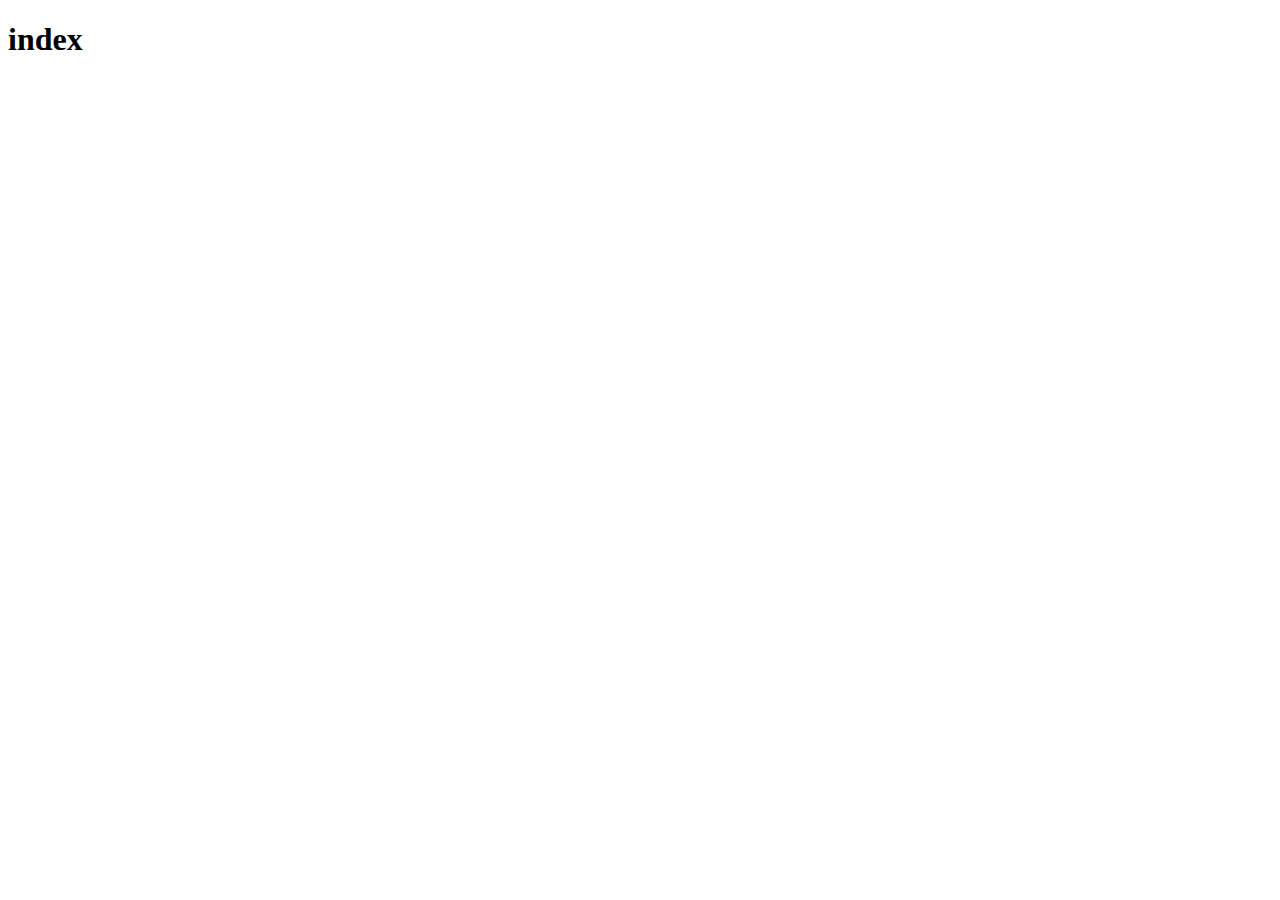
==== index.html @ 4760ea9b "完成了登录和注册功能" ====
<!DOCTYPE html>
<html lang="en">

<head>
    <meta charset="UTF-8">
    <meta http-equiv="X-UA-Compatible" content="IE=edge">
    <meta name="viewport" content="width=device-width, initial-scale=1.0">
    <title>Document</title>

</head>

<body>
    <h1>index</h1>
</body>

</html>
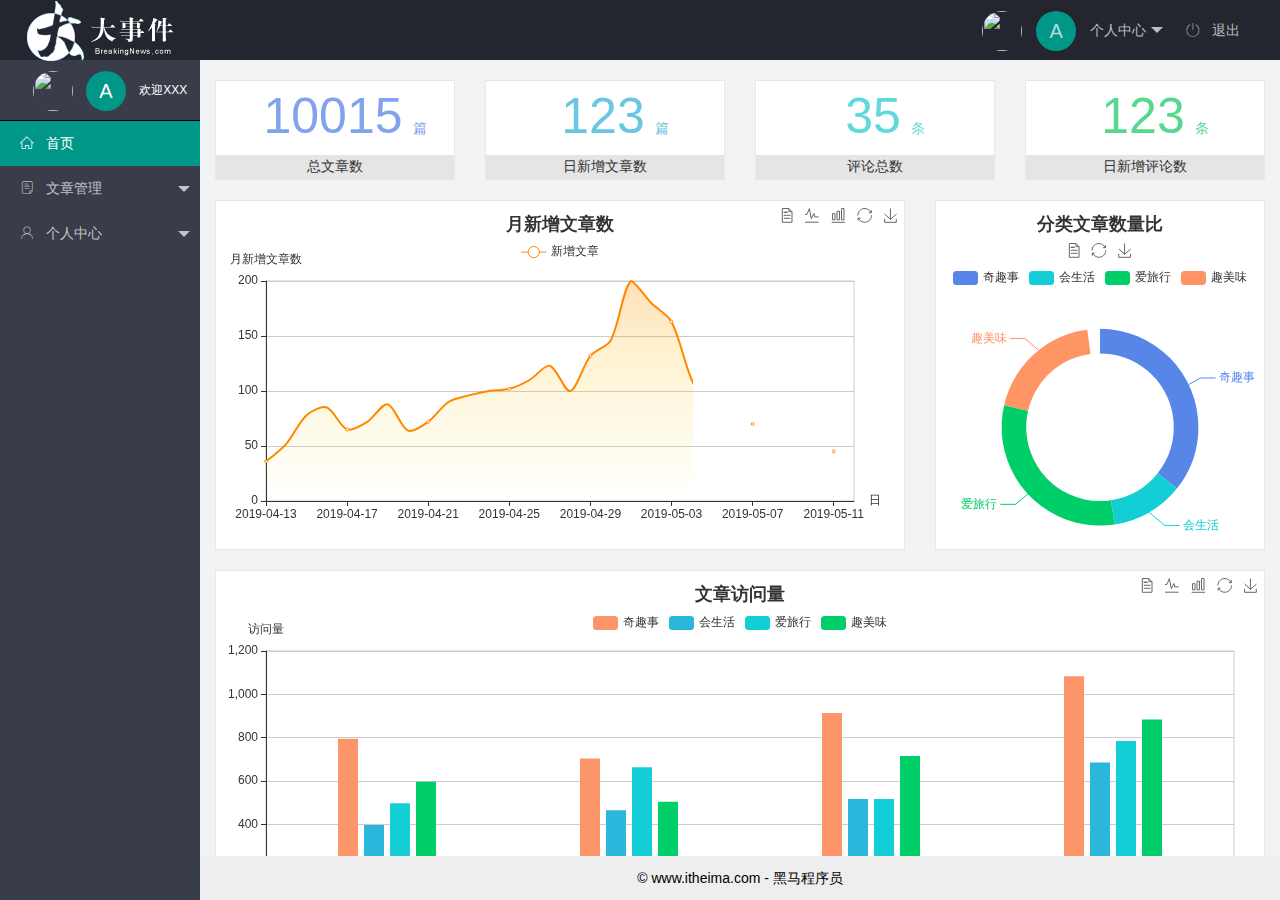
==== commit 9d1dfa65: "完成了页面布局，导入了用户信息" ====
--- a/index.html
+++ b/index.html
@@ -1,16 +1,115 @@
 <!DOCTYPE html>
-<html lang="en">
+<html>
 
 <head>
-    <meta charset="UTF-8">
-    <meta http-equiv="X-UA-Compatible" content="IE=edge">
-    <meta name="viewport" content="width=device-width, initial-scale=1.0">
-    <title>Document</title>
-
+    <meta charset="utf-8">
+    <meta name="viewport" content="width=device-width, initial-scale=1, maximum-scale=1">
+    <title>大事件-后台首页</title>
+    <!-- 引入字体图标样式 -->
+    <link rel="stylesheet" href="/assets/fonts/iconfont.css">
+    <!-- 引入 layui css样式 -->
+    <link rel="stylesheet" href="/assets/lib/layui/css/layui.css">
+    <!-- 引入自己的样式 -->
+    <link rel="stylesheet" href="/assets/css/index.css">
 </head>
 
-<body>
-    <h1>index</h1>
+<body class="layui-layout-body">
+    <div class="layui-layout layui-layout-admin">
+        <div class="layui-header">
+            <div class="layui-logo"><img src="/assets/images/logo.png" alt=""></div>
+            <!-- 头部区域（可配合layui已有的水平导航） -->
+            <ul class="layui-nav layui-layout-right">
+                <li class="layui-nav-item">
+                    <!-- 顶部头像区域 -->
+                    <a href="javascript:;" userinfo>
+                        <img src="http://t.cn/RCzsdCq" class="layui-nav-img">
+                        <span class="text-avatar">A</span>
+                        个人中心
+                    </a>
+                    <dl class="layui-nav-child">
+                        <dd><a href="">基本资料</a></dd>
+                        <dd><a href="">更换头像</a></dd>
+                        <dd><a href="">重置密码</a></dd>
+                    </dl>
+                </li>
+                <li class="layui-nav-item">
+                    <a href="">
+                        <span class="iconfont icon-tuichu"></span>
+                        退出</a>
+                </li>
+            </ul>
+        </div>
+
+        <div class="layui-side layui-bg-black">
+            <div class="layui-side-scroll">
+                <!-- 左侧头像区域 -->
+                <div class="userinfo">
+                    <img src="http://t.cn/RCzsdCq" class="layui-nav-img">
+                    <span class="text-avatar">A</span>
+                    <span id='welcome'>欢迎XXX</span>
+                </div>
+                <!-- 左侧导航区域（可配合layui已有的垂直导航） -->
+                <ul class="layui-nav layui-nav-tree" lay-filter="test" lay-shrink="all">
+                    <li class="layui-nav-item layui-this">
+                        <a href="/home/dashboard.html" target="fm">
+                            <span class="iconfont icon-home"></span>
+                            首页</a>
+                    </li>
+                    <li class="layui-nav-item ">
+                        <a class="" href="javascript:;">
+                            <span class="iconfont icon-16"></span>
+                            文章管理</a>
+                        <dl class="layui-nav-child">
+                            <dd><a href="javascript:;">
+                                    <i class="layui-icon layui-icon-app"></i>
+                                    文章类别</a></dd>
+                            <dd><a href="javascript:;">
+                                    <i class="layui-icon layui-icon-app"></i>
+                                    文章列表</a></dd>
+                            <dd><a href="javascript:;">
+                                    <i class="layui-icon layui-icon-app"></i>
+                                    发表文章</a></dd>
+                        </dl>
+                    </li>
+                    <li class="layui-nav-item">
+                        <a href="javascript:;">
+                            <span class="iconfont icon-user"></span>
+                            个人中心</a>
+                        <dl class="layui-nav-child">
+                            <dd><a href="javascript:;">
+                                    <i class="layui-icon layui-icon-app"></i>
+                                    基本资料</a></dd>
+                            <dd><a href="javascript:;">
+                                    <i class="layui-icon layui-icon-app"></i>
+                                    更换头像</a></dd>
+                            <dd><a href="javascript:;">
+                                    <i class="layui-icon layui-icon-app"></i>
+                                    重置密码</a></dd>
+                        </dl>
+                    </li>
+                </ul>
+            </div>
+        </div>
+
+        <div class="layui-body">
+            <!-- 内容主体区域 -->
+            <iframe name="fm" src="/home/dashboard.html" frameborder="0"></iframe>
+        </div>
+
+        <div class="layui-footer">
+            <!-- 底部固定区域 -->
+            © www.itheima.com - 黑马程序员
+        </div>
+    </div>
+    <!-- 引入 layui.js -->
+    <script src="/assets/lib/layui/layui.all.js"></script>
+    <!-- 引入jquery -->
+    <script src="/assets/lib/jquery.js"></script>
+    <!-- 引入baseAPI.js -->
+    <script src="/assets/js/baseAPI.js"></script>
+    <!-- 引入本页面js -->
+    <script src="/assets/js/index.js"></script>
+
 </body>
 
 </html>--- a/assets/fonts/iconfont.css
+++ b/assets/fonts/iconfont.css
@@ -0,0 +1,37 @@
+@font-face {font-family: "iconfont";
+  src: url('iconfont.eot?t=1576139966484'); /* IE9 */
+  src: url('iconfont.eot?t=1576139966484#iefix') format('embedded-opentype'), /* IE6-IE8 */
+  url('[data-uri]') format('woff2'),
+  url('iconfont.woff?t=1576139966484') format('woff'),
+  url('iconfont.ttf?t=1576139966484') format('truetype'), /* chrome, firefox, opera, Safari, Android, iOS 4.2+ */
+  url('iconfont.svg?t=1576139966484#iconfont') format('svg'); /* iOS 4.1- */
+}
+
+.iconfont {
+  font-family: "iconfont" !important;
+  font-size: 16px;
+  font-style: normal;
+  -webkit-font-smoothing: antialiased;
+  -moz-osx-font-smoothing: grayscale;
+}
+
+.icon-home:before {
+  content: "\e6a9";
+}
+
+.icon-user:before {
+  content: "\e614";
+}
+
+.icon-pinglun:before {
+  content: "\e616";
+}
+
+.icon-tuichu:before {
+  content: "\e865";
+}
+
+.icon-16:before {
+  content: "\e615";
+}
+
--- a/assets/lib/layui/css/layui.css
+++ b/assets/lib/layui/css/layui.css
@@ -0,0 +1,2 @@
+/** layui-v2.5.5 MIT License By https://www.layui.com */
+ .layui-inline,img{display:inline-block;vertical-align:middle}h1,h2,h3,h4,h5,h6{font-weight:400}.layui-edge,.layui-header,.layui-inline,.layui-main{position:relative}.layui-body,.layui-edge,.layui-elip{overflow:hidden}.layui-btn,.layui-edge,.layui-inline,img{vertical-align:middle}.layui-btn,.layui-disabled,.layui-icon,.layui-unselect{-moz-user-select:none;-webkit-user-select:none;-ms-user-select:none}.layui-elip,.layui-form-checkbox span,.layui-form-pane .layui-form-label{text-overflow:ellipsis;white-space:nowrap}.layui-breadcrumb,.layui-tree-btnGroup{visibility:hidden}blockquote,body,button,dd,div,dl,dt,form,h1,h2,h3,h4,h5,h6,input,li,ol,p,pre,td,textarea,th,ul{margin:0;padding:0;-webkit-tap-highlight-color:rgba(0,0,0,0)}a:active,a:hover{outline:0}img{border:none}li{list-style:none}table{border-collapse:collapse;border-spacing:0}h4,h5,h6{font-size:100%}button,input,optgroup,option,select,textarea{font-family:inherit;font-size:inherit;font-style:inherit;font-weight:inherit;outline:0}pre{white-space:pre-wrap;white-space:-moz-pre-wrap;white-space:-pre-wrap;white-space:-o-pre-wrap;word-wrap:break-word}body{line-height:24px;font:14px Helvetica Neue,Helvetica,PingFang SC,Tahoma,Arial,sans-serif}hr{height:1px;margin:10px 0;border:0;clear:both}a{color:#333;text-decoration:none}a:hover{color:#777}a cite{font-style:normal;*cursor:pointer}.layui-border-box,.layui-border-box *{box-sizing:border-box}.layui-box,.layui-box *{box-sizing:content-box}.layui-clear{clear:both;*zoom:1}.layui-clear:after{content:'\20';clear:both;*zoom:1;display:block;height:0}.layui-inline{*display:inline;*zoom:1}.layui-edge{display:inline-block;width:0;height:0;border-width:6px;border-style:dashed;border-color:transparent}.layui-edge-top{top:-4px;border-bottom-color:#999;border-bottom-style:solid}.layui-edge-right{border-left-color:#999;border-left-style:solid}.layui-edge-bottom{top:2px;border-top-color:#999;border-top-style:solid}.layui-edge-left{border-right-color:#999;border-right-style:solid}.layui-disabled,.layui-disabled:hover{color:#d2d2d2!important;cursor:not-allowed!important}.layui-circle{border-radius:100%}.layui-show{display:block!important}.layui-hide{display:none!important}@font-face{font-family:layui-icon;src:url(../font/iconfont.eot?v=250);src:url(../font/iconfont.eot?v=250#iefix) format('embedded-opentype'),url(../font/iconfont.woff2?v=250) format('woff2'),url(../font/iconfont.woff?v=250) format('woff'),url(../font/iconfont.ttf?v=250) format('truetype'),url(../font/iconfont.svg?v=250#layui-icon) format('svg')}.layui-icon{font-family:layui-icon!important;font-size:16px;font-style:normal;-webkit-font-smoothing:antialiased;-moz-osx-font-smoothing:grayscale}.layui-icon-reply-fill:before{content:"\e611"}.layui-icon-set-fill:before{content:"\e614"}.layui-icon-menu-fill:before{content:"\e60f"}.layui-icon-search:before{content:"\e615"}.layui-icon-share:before{content:"\e641"}.layui-icon-set-sm:before{content:"\e620"}.layui-icon-engine:before{content:"\e628"}.layui-icon-close:before{content:"\1006"}.layui-icon-close-fill:before{content:"\1007"}.layui-icon-chart-screen:before{content:"\e629"}.layui-icon-star:before{content:"\e600"}.layui-icon-circle-dot:before{content:"\e617"}.layui-icon-chat:before{content:"\e606"}.layui-icon-release:before{content:"\e609"}.layui-icon-list:before{content:"\e60a"}.layui-icon-chart:before{content:"\e62c"}.layui-icon-ok-circle:before{content:"\1005"}.layui-icon-layim-theme:before{content:"\e61b"}.layui-icon-table:before{content:"\e62d"}.layui-icon-right:before{content:"\e602"}.layui-icon-left:before{content:"\e603"}.layui-icon-cart-simple:before{content:"\e698"}.layui-icon-face-cry:before{content:"\e69c"}.layui-icon-face-smile:before{content:"\e6af"}.layui-icon-survey:before{content:"\e6b2"}.layui-icon-tree:before{content:"\e62e"}.layui-icon-upload-circle:before{content:"\e62f"}.layui-icon-add-circle:before{content:"\e61f"}.layui-icon-download-circle:before{content:"\e601"}.layui-icon-templeate-1:before{content:"\e630"}.layui-icon-util:before{content:"\e631"}.layui-icon-face-surprised:before{content:"\e664"}.layui-icon-edit:before{content:"\e642"}.layui-icon-speaker:before{content:"\e645"}.layui-icon-down:before{content:"\e61a"}.layui-icon-file:before{content:"\e621"}.layui-icon-layouts:before{content:"\e632"}.layui-icon-rate-half:before{content:"\e6c9"}.layui-icon-add-circle-fine:before{content:"\e608"}.layui-icon-prev-circle:before{content:"\e633"}.layui-icon-read:before{content:"\e705"}.layui-icon-404:before{content:"\e61c"}.layui-icon-carousel:before{content:"\e634"}.layui-icon-help:before{content:"\e607"}.layui-icon-code-circle:before{content:"\e635"}.layui-icon-water:before{content:"\e636"}.layui-icon-username:before{content:"\e66f"}.layui-icon-find-fill:before{content:"\e670"}.layui-icon-about:before{content:"\e60b"}.layui-icon-location:before{content:"\e715"}.layui-icon-up:before{content:"\e619"}.layui-icon-pause:before{content:"\e651"}.layui-icon-date:before{content:"\e637"}.layui-icon-layim-uploadfile:before{content:"\e61d"}.layui-icon-delete:before{content:"\e640"}.layui-icon-play:before{content:"\e652"}.layui-icon-top:before{content:"\e604"}.layui-icon-friends:before{content:"\e612"}.layui-icon-refresh-3:before{content:"\e9aa"}.layui-icon-ok:before{content:"\e605"}.layui-icon-layer:before{content:"\e638"}.layui-icon-face-smile-fine:before{content:"\e60c"}.layui-icon-dollar:before{content:"\e659"}.layui-icon-group:before{content:"\e613"}.layui-icon-layim-download:before{content:"\e61e"}.layui-icon-picture-fine:before{content:"\e60d"}.layui-icon-link:before{content:"\e64c"}.layui-icon-diamond:before{content:"\e735"}.layui-icon-log:before{content:"\e60e"}.layui-icon-rate-solid:before{content:"\e67a"}.layui-icon-fonts-del:before{content:"\e64f"}.layui-icon-unlink:before{content:"\e64d"}.layui-icon-fonts-clear:before{content:"\e639"}.layui-icon-triangle-r:before{content:"\e623"}.layui-icon-circle:before{content:"\e63f"}.layui-icon-radio:before{content:"\e643"}.layui-icon-align-center:before{content:"\e647"}.layui-icon-align-right:before{content:"\e648"}.layui-icon-align-left:before{content:"\e649"}.layui-icon-loading-1:before{content:"\e63e"}.layui-icon-return:before{content:"\e65c"}.layui-icon-fonts-strong:before{content:"\e62b"}.layui-icon-upload:before{content:"\e67c"}.layui-icon-dialogue:before{content:"\e63a"}.layui-icon-video:before{content:"\e6ed"}.layui-icon-headset:before{content:"\e6fc"}.layui-icon-cellphone-fine:before{content:"\e63b"}.layui-icon-add-1:before{content:"\e654"}.layui-icon-face-smile-b:before{content:"\e650"}.layui-icon-fonts-html:before{content:"\e64b"}.layui-icon-form:before{content:"\e63c"}.layui-icon-cart:before{content:"\e657"}.layui-icon-camera-fill:before{content:"\e65d"}.layui-icon-tabs:before{content:"\e62a"}.layui-icon-fonts-code:before{content:"\e64e"}.layui-icon-fire:before{content:"\e756"}.layui-icon-set:before{content:"\e716"}.layui-icon-fonts-u:before{content:"\e646"}.layui-icon-triangle-d:before{content:"\e625"}.layui-icon-tips:before{content:"\e702"}.layui-icon-picture:before{content:"\e64a"}.layui-icon-more-vertical:before{content:"\e671"}.layui-icon-flag:before{content:"\e66c"}.layui-icon-loading:before{content:"\e63d"}.layui-icon-fonts-i:before{content:"\e644"}.layui-icon-refresh-1:before{content:"\e666"}.layui-icon-rmb:before{content:"\e65e"}.layui-icon-home:before{content:"\e68e"}.layui-icon-user:before{content:"\e770"}.layui-icon-notice:before{content:"\e667"}.layui-icon-login-weibo:before{content:"\e675"}.layui-icon-voice:before{content:"\e688"}.layui-icon-upload-drag:before{content:"\e681"}.layui-icon-login-qq:before{content:"\e676"}.layui-icon-snowflake:before{content:"\e6b1"}.layui-icon-file-b:before{content:"\e655"}.layui-icon-template:before{content:"\e663"}.layui-icon-auz:before{content:"\e672"}.layui-icon-console:before{content:"\e665"}.layui-icon-app:before{content:"\e653"}.layui-icon-prev:before{content:"\e65a"}.layui-icon-website:before{content:"\e7ae"}.layui-icon-next:before{content:"\e65b"}.layui-icon-component:before{content:"\e857"}.layui-icon-more:before{content:"\e65f"}.layui-icon-login-wechat:before{content:"\e677"}.layui-icon-shrink-right:before{content:"\e668"}.layui-icon-spread-left:before{content:"\e66b"}.layui-icon-camera:before{content:"\e660"}.layui-icon-note:before{content:"\e66e"}.layui-icon-refresh:before{content:"\e669"}.layui-icon-female:before{content:"\e661"}.layui-icon-male:before{content:"\e662"}.layui-icon-password:before{content:"\e673"}.layui-icon-senior:before{content:"\e674"}.layui-icon-theme:before{content:"\e66a"}.layui-icon-tread:before{content:"\e6c5"}.layui-icon-praise:before{content:"\e6c6"}.layui-icon-star-fill:before{content:"\e658"}.layui-icon-rate:before{content:"\e67b"}.layui-icon-template-1:before{content:"\e656"}.layui-icon-vercode:before{content:"\e679"}.layui-icon-cellphone:before{content:"\e678"}.layui-icon-screen-full:before{content:"\e622"}.layui-icon-screen-restore:before{content:"\e758"}.layui-icon-cols:before{content:"\e610"}.layui-icon-export:before{content:"\e67d"}.layui-icon-print:before{content:"\e66d"}.layui-icon-slider:before{content:"\e714"}.layui-icon-addition:before{content:"\e624"}.layui-icon-subtraction:before{content:"\e67e"}.layui-icon-service:before{content:"\e626"}.layui-icon-transfer:before{content:"\e691"}.layui-main{width:1140px;margin:0 auto}.layui-header{z-index:1000;height:60px}.layui-header a:hover{transition:all .5s;-webkit-transition:all .5s}.layui-side{position:fixed;left:0;top:0;bottom:0;z-index:999;width:200px;overflow-x:hidden}.layui-side-scroll{position:relative;width:220px;height:100%;overflow-x:hidden}.layui-body{position:absolute;left:200px;right:0;top:0;bottom:0;z-index:998;width:auto;overflow-y:auto;box-sizing:border-box}.layui-layout-body{overflow:hidden}.layui-layout-admin .layui-header{background-color:#23262E}.layui-layout-admin .layui-side{top:60px;width:200px;overflow-x:hidden}.layui-layout-admin .layui-body{position:fixed;top:60px;bottom:44px}.layui-layout-admin .layui-main{width:auto;margin:0 15px}.layui-layout-admin .layui-footer{position:fixed;left:200px;right:0;bottom:0;height:44px;line-height:44px;padding:0 15px;background-color:#eee}.layui-layout-admin .layui-logo{position:absolute;left:0;top:0;width:200px;height:100%;line-height:60px;text-align:center;color:#009688;font-size:16px}.layui-layout-admin .layui-header .layui-nav{background:0 0}.layui-layout-left{position:absolute!important;left:200px;top:0}.layui-layout-right{position:absolute!important;right:0;top:0}.layui-container{position:relative;margin:0 auto;padding:0 15px;box-sizing:border-box}.layui-fluid{position:relative;margin:0 auto;padding:0 15px}.layui-row:after,.layui-row:before{content:'';display:block;clear:both}.layui-col-lg1,.layui-col-lg10,.layui-col-lg11,.layui-col-lg12,.layui-col-lg2,.layui-col-lg3,.layui-col-lg4,.layui-col-lg5,.layui-col-lg6,.layui-col-lg7,.layui-col-lg8,.layui-col-lg9,.layui-col-md1,.layui-col-md10,.layui-col-md11,.layui-col-md12,.layui-col-md2,.layui-col-md3,.layui-col-md4,.layui-col-md5,.layui-col-md6,.layui-col-md7,.layui-col-md8,.layui-col-md9,.layui-col-sm1,.layui-col-sm10,.layui-col-sm11,.layui-col-sm12,.layui-col-sm2,.layui-col-sm3,.layui-col-sm4,.layui-col-sm5,.layui-col-sm6,.layui-col-sm7,.layui-col-sm8,.layui-col-sm9,.layui-col-xs1,.layui-col-xs10,.layui-col-xs11,.layui-col-xs12,.layui-col-xs2,.layui-col-xs3,.layui-col-xs4,.layui-col-xs5,.layui-col-xs6,.layui-col-xs7,.layui-col-xs8,.layui-col-xs9{position:relative;display:block;box-sizing:border-box}.layui-col-xs1,.layui-col-xs10,.layui-col-xs11,.layui-col-xs12,.layui-col-xs2,.layui-col-xs3,.layui-col-xs4,.layui-col-xs5,.layui-col-xs6,.layui-col-xs7,.layui-col-xs8,.layui-col-xs9{float:left}.layui-col-xs1{width:8.33333333%}.layui-col-xs2{width:16.66666667%}.layui-col-xs3{width:25%}.layui-col-xs4{width:33.33333333%}.layui-col-xs5{width:41.66666667%}.layui-col-xs6{width:50%}.layui-col-xs7{width:58.33333333%}.layui-col-xs8{width:66.66666667%}.layui-col-xs9{width:75%}.layui-col-xs10{width:83.33333333%}.layui-col-xs11{width:91.66666667%}.layui-col-xs12{width:100%}.layui-col-xs-offset1{margin-left:8.33333333%}.layui-col-xs-offset2{margin-left:16.66666667%}.layui-col-xs-offset3{margin-left:25%}.layui-col-xs-offset4{margin-left:33.33333333%}.layui-col-xs-offset5{margin-left:41.66666667%}.layui-col-xs-offset6{margin-left:50%}.layui-col-xs-offset7{margin-left:58.33333333%}.layui-col-xs-offset8{margin-left:66.66666667%}.layui-col-xs-offset9{margin-left:75%}.layui-col-xs-offset10{margin-left:83.33333333%}.layui-col-xs-offset11{margin-left:91.66666667%}.layui-col-xs-offset12{margin-left:100%}@media screen and (max-width:768px){.layui-hide-xs{display:none!important}.layui-show-xs-block{display:block!important}.layui-show-xs-inline{display:inline!important}.layui-show-xs-inline-block{display:inline-block!important}}@media screen and (min-width:768px){.layui-container{width:750px}.layui-hide-sm{display:none!important}.layui-show-sm-block{display:block!important}.layui-show-sm-inline{display:inline!important}.layui-show-sm-inline-block{display:inline-block!important}.layui-col-sm1,.layui-col-sm10,.layui-col-sm11,.layui-col-sm12,.layui-col-sm2,.layui-col-sm3,.layui-col-sm4,.layui-col-sm5,.layui-col-sm6,.layui-col-sm7,.layui-col-sm8,.layui-col-sm9{float:left}.layui-col-sm1{width:8.33333333%}.layui-col-sm2{width:16.66666667%}.layui-col-sm3{width:25%}.layui-col-sm4{width:33.33333333%}.layui-col-sm5{width:41.66666667%}.layui-col-sm6{width:50%}.layui-col-sm7{width:58.33333333%}.layui-col-sm8{width:66.66666667%}.layui-col-sm9{width:75%}.layui-col-sm10{width:83.33333333%}.layui-col-sm11{width:91.66666667%}.layui-col-sm12{width:100%}.layui-col-sm-offset1{margin-left:8.33333333%}.layui-col-sm-offset2{margin-left:16.66666667%}.layui-col-sm-offset3{margin-left:25%}.layui-col-sm-offset4{margin-left:33.33333333%}.layui-col-sm-offset5{margin-left:41.66666667%}.layui-col-sm-offset6{margin-left:50%}.layui-col-sm-offset7{margin-left:58.33333333%}.layui-col-sm-offset8{margin-left:66.66666667%}.layui-col-sm-offset9{margin-left:75%}.layui-col-sm-offset10{margin-left:83.33333333%}.layui-col-sm-offset11{margin-left:91.66666667%}.layui-col-sm-offset12{margin-left:100%}}@media screen and (min-width:992px){.layui-container{width:970px}.layui-hide-md{display:none!important}.layui-show-md-block{display:block!important}.layui-show-md-inline{display:inline!important}.layui-show-md-inline-block{display:inline-block!important}.layui-col-md1,.layui-col-md10,.layui-col-md11,.layui-col-md12,.layui-col-md2,.layui-col-md3,.layui-col-md4,.layui-col-md5,.layui-col-md6,.layui-col-md7,.layui-col-md8,.layui-col-md9{float:left}.layui-col-md1{width:8.33333333%}.layui-col-md2{width:16.66666667%}.layui-col-md3{width:25%}.layui-col-md4{width:33.33333333%}.layui-col-md5{width:41.66666667%}.layui-col-md6{width:50%}.layui-col-md7{width:58.33333333%}.layui-col-md8{width:66.66666667%}.layui-col-md9{width:75%}.layui-col-md10{width:83.33333333%}.layui-col-md11{width:91.66666667%}.layui-col-md12{width:100%}.layui-col-md-offset1{margin-left:8.33333333%}.layui-col-md-offset2{margin-left:16.66666667%}.layui-col-md-offset3{margin-left:25%}.layui-col-md-offset4{margin-left:33.33333333%}.layui-col-md-offset5{margin-left:41.66666667%}.layui-col-md-offset6{margin-left:50%}.layui-col-md-offset7{margin-left:58.33333333%}.layui-col-md-offset8{margin-left:66.66666667%}.layui-col-md-offset9{margin-left:75%}.layui-col-md-offset10{margin-left:83.33333333%}.layui-col-md-offset11{margin-left:91.66666667%}.layui-col-md-offset12{margin-left:100%}}@media screen and (min-width:1200px){.layui-container{width:1170px}.layui-hide-lg{display:none!important}.layui-show-lg-block{display:block!important}.layui-show-lg-inline{display:inline!important}.layui-show-lg-inline-block{display:inline-block!important}.layui-col-lg1,.layui-col-lg10,.layui-col-lg11,.layui-col-lg12,.layui-col-lg2,.layui-col-lg3,.layui-col-lg4,.layui-col-lg5,.layui-col-lg6,.layui-col-lg7,.layui-col-lg8,.layui-col-lg9{float:left}.layui-col-lg1{width:8.33333333%}.layui-col-lg2{width:16.66666667%}.layui-col-lg3{width:25%}.layui-col-lg4{width:33.33333333%}.layui-col-lg5{width:41.66666667%}.layui-col-lg6{width:50%}.layui-col-lg7{width:58.33333333%}.layui-col-lg8{width:66.66666667%}.layui-col-lg9{width:75%}.layui-col-lg10{width:83.33333333%}.layui-col-lg11{width:91.66666667%}.layui-col-lg12{width:100%}.layui-col-lg-offset1{margin-left:8.33333333%}.layui-col-lg-offset2{margin-left:16.66666667%}.layui-col-lg-offset3{margin-left:25%}.layui-col-lg-offset4{margin-left:33.33333333%}.layui-col-lg-offset5{margin-left:41.66666667%}.layui-col-lg-offset6{margin-left:50%}.layui-col-lg-offset7{margin-left:58.33333333%}.layui-col-lg-offset8{margin-left:66.66666667%}.layui-col-lg-offset9{margin-left:75%}.layui-col-lg-offset10{margin-left:83.33333333%}.layui-col-lg-offset11{margin-left:91.66666667%}.layui-col-lg-offset12{margin-left:100%}}.layui-col-space1{margin:-.5px}.layui-col-space1>*{padding:.5px}.layui-col-space3{margin:-1.5px}.layui-col-space3>*{padding:1.5px}.layui-col-space5{margin:-2.5px}.layui-col-space5>*{padding:2.5px}.layui-col-space8{margin:-3.5px}.layui-col-space8>*{padding:3.5px}.layui-col-space10{margin:-5px}.layui-col-space10>*{padding:5px}.layui-col-space12{margin:-6px}.layui-col-space12>*{padding:6px}.layui-col-space15{margin:-7.5px}.layui-col-space15>*{padding:7.5px}.layui-col-space18{margin:-9px}.layui-col-space18>*{padding:9px}.layui-col-space20{margin:-10px}.layui-col-space20>*{padding:10px}.layui-col-space22{margin:-11px}.layui-col-space22>*{padding:11px}.layui-col-space25{margin:-12.5px}.layui-col-space25>*{padding:12.5px}.layui-col-space30{margin:-15px}.layui-col-space30>*{padding:15px}.layui-btn,.layui-input,.layui-select,.layui-textarea,.layui-upload-button{outline:0;-webkit-appearance:none;transition:all .3s;-webkit-transition:all .3s;box-sizing:border-box}.layui-elem-quote{margin-bottom:10px;padding:15px;line-height:22px;border-left:5px solid #009688;border-radius:0 2px 2px 0;background-color:#f2f2f2}.layui-quote-nm{border-style:solid;border-width:1px 1px 1px 5px;background:0 0}.layui-elem-field{margin-bottom:10px;padding:0;border-width:1px;border-style:solid}.layui-elem-field legend{margin-left:20px;padding:0 10px;font-size:20px;font-weight:300}.layui-field-title{margin:10px 0 20px;border-width:1px 0 0}.layui-field-box{padding:10px 15px}.layui-field-title .layui-field-box{padding:10px 0}.layui-progress{position:relative;height:6px;border-radius:20px;background-color:#e2e2e2}.layui-progress-bar{position:absolute;left:0;top:0;width:0;max-width:100%;height:6px;border-radius:20px;text-align:right;background-color:#5FB878;transition:all .3s;-webkit-transition:all .3s}.layui-progress-big,.layui-progress-big .layui-progress-bar{height:18px;line-height:18px}.layui-progress-text{position:relative;top:-20px;line-height:18px;font-size:12px;color:#666}.layui-progress-big .layui-progress-text{position:static;padding:0 10px;color:#fff}.layui-collapse{border-width:1px;border-style:solid;border-radius:2px}.layui-colla-content,.layui-colla-item{border-top-width:1px;border-top-style:solid}.layui-colla-item:first-child{border-top:none}.layui-colla-title{position:relative;height:42px;line-height:42px;padding:0 15px 0 35px;color:#333;background-color:#f2f2f2;cursor:pointer;font-size:14px;overflow:hidden}.layui-colla-content{display:none;padding:10px 15px;line-height:22px;color:#666}.layui-colla-icon{position:absolute;left:15px;top:0;font-size:14px}.layui-card{margin-bottom:15px;border-radius:2px;background-color:#fff;box-shadow:0 1px 2px 0 rgba(0,0,0,.05)}.layui-card:last-child{margin-bottom:0}.layui-card-header{position:relative;height:42px;line-height:42px;padding:0 15px;border-bottom:1px solid #f6f6f6;color:#333;border-radius:2px 2px 0 0;font-size:14px}.layui-bg-black,.layui-bg-blue,.layui-bg-cyan,.layui-bg-green,.layui-bg-orange,.layui-bg-red{color:#fff!important}.layui-card-body{position:relative;padding:10px 15px;line-height:24px}.layui-card-body[pad15]{padding:15px}.layui-card-body[pad20]{padding:20px}.layui-card-body .layui-table{margin:5px 0}.layui-card .layui-tab{margin:0}.layui-panel-window{position:relative;padding:15px;border-radius:0;border-top:5px solid #E6E6E6;background-color:#fff}.layui-auxiliar-moving{position:fixed;left:0;right:0;top:0;bottom:0;width:100%;height:100%;background:0 0;z-index:9999999999}.layui-form-label,.layui-form-mid,.layui-form-select,.layui-input-block,.layui-input-inline,.layui-textarea{position:relative}.layui-bg-red{background-color:#FF5722!important}.layui-bg-orange{background-color:#FFB800!important}.layui-bg-green{background-color:#009688!important}.layui-bg-cyan{background-color:#2F4056!important}.layui-bg-blue{background-color:#1E9FFF!important}.layui-bg-black{background-color:#393D49!important}.layui-bg-gray{background-color:#eee!important;color:#666!important}.layui-badge-rim,.layui-colla-content,.layui-colla-item,.layui-collapse,.layui-elem-field,.layui-form-pane .layui-form-item[pane],.layui-form-pane .layui-form-label,.layui-input,.layui-layedit,.layui-layedit-tool,.layui-quote-nm,.layui-select,.layui-tab-bar,.layui-tab-card,.layui-tab-title,.layui-tab-title .layui-this:after,.layui-textarea{border-color:#e6e6e6}.layui-timeline-item:before,hr{background-color:#e6e6e6}.layui-text{line-height:22px;font-size:14px;color:#666}.layui-text h1,.layui-text h2,.layui-text h3{font-weight:500;color:#333}.layui-text h1{font-size:30px}.layui-text h2{font-size:24px}.layui-text h3{font-size:18px}.layui-text a:not(.layui-btn){color:#01AAED}.layui-text a:not(.layui-btn):hover{text-decoration:underline}.layui-text ul{padding:5px 0 5px 15px}.layui-text ul li{margin-top:5px;list-style-type:disc}.layui-text em,.layui-word-aux{color:#999!important;padding:0 5px!important}.layui-btn{display:inline-block;height:38px;line-height:38px;padding:0 18px;background-color:#009688;color:#fff;white-space:nowrap;text-align:center;font-size:14px;border:none;border-radius:2px;cursor:pointer}.layui-btn:hover{opacity:.8;filter:alpha(opacity=80);color:#fff}.layui-btn:active{opacity:1;filter:alpha(opacity=100)}.layui-btn+.layui-btn{margin-left:10px}.layui-btn-container{font-size:0}.layui-btn-container .layui-btn{margin-right:10px;margin-bottom:10px}.layui-btn-container .layui-btn+.layui-btn{margin-left:0}.layui-table .layui-btn-container .layui-btn{margin-bottom:9px}.layui-btn-radius{border-radius:100px}.layui-btn .layui-icon{margin-right:3px;font-size:18px;vertical-align:bottom;vertical-align:middle\9}.layui-btn-primary{border:1px solid #C9C9C9;background-color:#fff;color:#555}.layui-btn-primary:hover{border-color:#009688;color:#333}.layui-btn-normal{background-color:#1E9FFF}.layui-btn-warm{background-color:#FFB800}.layui-btn-danger{background-color:#FF5722}.layui-btn-checked{background-color:#5FB878}.layui-btn-disabled,.layui-btn-disabled:active,.layui-btn-disabled:hover{border:1px solid #e6e6e6;background-color:#FBFBFB;color:#C9C9C9;cursor:not-allowed;opacity:1}.layui-btn-lg{height:44px;line-height:44px;padding:0 25px;font-size:16px}.layui-btn-sm{height:30px;line-height:30px;padding:0 10px;font-size:12px}.layui-btn-sm i{font-size:16px!important}.layui-btn-xs{height:22px;line-height:22px;padding:0 5px;font-size:12px}.layui-btn-xs i{font-size:14px!important}.layui-btn-group{display:inline-block;vertical-align:middle;font-size:0}.layui-btn-group .layui-btn{margin-left:0!important;margin-right:0!important;border-left:1px solid rgba(255,255,255,.5);border-radius:0}.layui-btn-group .layui-btn-primary{border-left:none}.layui-btn-group .layui-btn-primary:hover{border-color:#C9C9C9;color:#009688}.layui-btn-group .layui-btn:first-child{border-left:none;border-radius:2px 0 0 2px}.layui-btn-group .layui-btn-primary:first-child{border-left:1px solid #c9c9c9}.layui-btn-group .layui-btn:last-child{border-radius:0 2px 2px 0}.layui-btn-group .layui-btn+.layui-btn{margin-left:0}.layui-btn-group+.layui-btn-group{margin-left:10px}.layui-btn-fluid{width:100%}.layui-input,.layui-select,.layui-textarea{height:38px;line-height:1.3;line-height:38px\9;border-width:1px;border-style:solid;background-color:#fff;border-radius:2px}.layui-input::-webkit-input-placeholder,.layui-select::-webkit-input-placeholder,.layui-textarea::-webkit-input-placeholder{line-height:1.3}.layui-input,.layui-textarea{display:block;width:100%;padding-left:10px}.layui-input:hover,.layui-textarea:hover{border-color:#D2D2D2!important}.layui-input:focus,.layui-textarea:focus{border-color:#C9C9C9!important}.layui-textarea{min-height:100px;height:auto;line-height:20px;padding:6px 10px;resize:vertical}.layui-select{padding:0 10px}.layui-form input[type=checkbox],.layui-form input[type=radio],.layui-form select{display:none}.layui-form [lay-ignore]{display:initial}.layui-form-item{margin-bottom:15px;clear:both;*zoom:1}.layui-form-item:after{content:'\20';clear:both;*zoom:1;display:block;height:0}.layui-form-label{float:left;display:block;padding:9px 15px;width:80px;font-weight:400;line-height:20px;text-align:right}.layui-form-label-col{display:block;float:none;padding:9px 0;line-height:20px;text-align:left}.layui-form-item .layui-inline{margin-bottom:5px;margin-right:10px}.layui-input-block{margin-left:110px;min-height:36px}.layui-input-inline{display:inline-block;vertical-align:middle}.layui-form-item .layui-input-inline{float:left;width:190px;margin-right:10px}.layui-form-text .layui-input-inline{width:auto}.layui-form-mid{float:left;display:block;padding:9px 0!important;line-height:20px;margin-right:10px}.layui-form-danger+.layui-form-select .layui-input,.layui-form-danger:focus{border-color:#FF5722!important}.layui-form-select .layui-input{padding-right:30px;cursor:pointer}.layui-form-select .layui-edge{position:absolute;right:10px;top:50%;margin-top:-3px;cursor:pointer;border-width:6px;border-top-color:#c2c2c2;border-top-style:solid;transition:all .3s;-webkit-transition:all .3s}.layui-form-select dl{display:none;position:absolute;left:0;top:42px;padding:5px 0;z-index:899;min-width:100%;border:1px solid #d2d2d2;max-height:300px;overflow-y:auto;background-color:#fff;border-radius:2px;box-shadow:0 2px 4px rgba(0,0,0,.12);box-sizing:border-box}.layui-form-select dl dd,.layui-form-select dl dt{padding:0 10px;line-height:36px;white-space:nowrap;overflow:hidden;text-overflow:ellipsis}.layui-form-select dl dt{font-size:12px;color:#999}.layui-form-select dl dd{cursor:pointer}.layui-form-select dl dd:hover{background-color:#f2f2f2;-webkit-transition:.5s all;transition:.5s all}.layui-form-select .layui-select-group dd{padding-left:20px}.layui-form-select dl dd.layui-select-tips{padding-left:10px!important;color:#999}.layui-form-select dl dd.layui-this{background-color:#5FB878;color:#fff}.layui-form-checkbox,.layui-form-select dl dd.layui-disabled{background-color:#fff}.layui-form-selected dl{display:block}.layui-form-checkbox,.layui-form-checkbox *,.layui-form-switch{display:inline-block;vertical-align:middle}.layui-form-selected .layui-edge{margin-top:-9px;-webkit-transform:rotate(180deg);transform:rotate(180deg);margin-top:-3px\9}:root .layui-form-selected .layui-edge{margin-top:-9px\0/IE9}.layui-form-selectup dl{top:auto;bottom:42px}.layui-select-none{margin:5px 0;text-align:center;color:#999}.layui-select-disabled .layui-disabled{border-color:#eee!important}.layui-select-disabled .layui-edge{border-top-color:#d2d2d2}.layui-form-checkbox{position:relative;height:30px;line-height:30px;margin-right:10px;padding-right:30px;cursor:pointer;font-size:0;-webkit-transition:.1s linear;transition:.1s linear;box-sizing:border-box}.layui-form-checkbox span{padding:0 10px;height:100%;font-size:14px;border-radius:2px 0 0 2px;background-color:#d2d2d2;color:#fff;overflow:hidden}.layui-form-checkbox:hover span{background-color:#c2c2c2}.layui-form-checkbox i{position:absolute;right:0;top:0;width:30px;height:28px;border:1px solid #d2d2d2;border-left:none;border-radius:0 2px 2px 0;color:#fff;font-size:20px;text-align:center}.layui-form-checkbox:hover i{border-color:#c2c2c2;color:#c2c2c2}.layui-form-checked,.layui-form-checked:hover{border-color:#5FB878}.layui-form-checked span,.layui-form-checked:hover span{background-color:#5FB878}.layui-form-checked i,.layui-form-checked:hover i{color:#5FB878}.layui-form-item .layui-form-checkbox{margin-top:4px}.layui-form-checkbox[lay-skin=primary]{height:auto!important;line-height:normal!important;min-width:18px;min-height:18px;border:none!important;margin-right:0;padding-left:28px;padding-right:0;background:0 0}.layui-form-checkbox[lay-skin=primary] span{padding-left:0;padding-right:15px;line-height:18px;background:0 0;color:#666}.layui-form-checkbox[lay-skin=primary] i{right:auto;left:0;width:16px;height:16px;line-height:16px;border:1px solid #d2d2d2;font-size:12px;border-radius:2px;background-color:#fff;-webkit-transition:.1s linear;transition:.1s linear}.layui-form-checkbox[lay-skin=primary]:hover i{border-color:#5FB878;color:#fff}.layui-form-checked[lay-skin=primary] i{border-color:#5FB878!important;background-color:#5FB878;color:#fff}.layui-checkbox-disbaled[lay-skin=primary] span{background:0 0!important;color:#c2c2c2}.layui-checkbox-disbaled[lay-skin=primary]:hover i{border-color:#d2d2d2}.layui-form-item .layui-form-checkbox[lay-skin=primary]{margin-top:10px}.layui-form-switch{position:relative;height:22px;line-height:22px;min-width:35px;padding:0 5px;margin-top:8px;border:1px solid #d2d2d2;border-radius:20px;cursor:pointer;background-color:#fff;-webkit-transition:.1s linear;transition:.1s linear}.layui-form-switch i{position:absolute;left:5px;top:3px;width:16px;height:16px;border-radius:20px;background-color:#d2d2d2;-webkit-transition:.1s linear;transition:.1s linear}.layui-form-switch em{position:relative;top:0;width:25px;margin-left:21px;padding:0!important;text-align:center!important;color:#999!important;font-style:normal!important;font-size:12px}.layui-form-onswitch{border-color:#5FB878;background-color:#5FB878}.layui-checkbox-disbaled,.layui-checkbox-disbaled i{border-color:#e2e2e2!important}.layui-form-onswitch i{left:100%;margin-left:-21px;background-color:#fff}.layui-form-onswitch em{margin-left:5px;margin-right:21px;color:#fff!important}.layui-checkbox-disbaled span{background-color:#e2e2e2!important}.layui-checkbox-disbaled:hover i{color:#fff!important}[lay-radio]{display:none}.layui-form-radio,.layui-form-radio *{display:inline-block;vertical-align:middle}.layui-form-radio{line-height:28px;margin:6px 10px 0 0;padding-right:10px;cursor:pointer;font-size:0}.layui-form-radio *{font-size:14px}.layui-form-radio>i{margin-right:8px;font-size:22px;color:#c2c2c2}.layui-form-radio>i:hover,.layui-form-radioed>i{color:#5FB878}.layui-radio-disbaled>i{color:#e2e2e2!important}.layui-form-pane .layui-form-label{width:110px;padding:8px 15px;height:38px;line-height:20px;border-width:1px;border-style:solid;border-radius:2px 0 0 2px;text-align:center;background-color:#FBFBFB;overflow:hidden;box-sizing:border-box}.layui-form-pane .layui-input-inline{margin-left:-1px}.layui-form-pane .layui-input-block{margin-left:110px;left:-1px}.layui-form-pane .layui-input{border-radius:0 2px 2px 0}.layui-form-pane .layui-form-text .layui-form-label{float:none;width:100%;border-radius:2px;box-sizing:border-box;text-align:left}.layui-form-pane .layui-form-text .layui-input-inline{display:block;margin:0;top:-1px;clear:both}.layui-form-pane .layui-form-text .layui-input-block{margin:0;left:0;top:-1px}.layui-form-pane .layui-form-text .layui-textarea{min-height:100px;border-radius:0 0 2px 2px}.layui-form-pane .layui-form-checkbox{margin:4px 0 4px 10px}.layui-form-pane .layui-form-radio,.layui-form-pane .layui-form-switch{margin-top:6px;margin-left:10px}.layui-form-pane .layui-form-item[pane]{position:relative;border-width:1px;border-style:solid}.layui-form-pane .layui-form-item[pane] .layui-form-label{position:absolute;left:0;top:0;height:100%;border-width:0 1px 0 0}.layui-form-pane .layui-form-item[pane] .layui-input-inline{margin-left:110px}@media screen and (max-width:450px){.layui-form-item .layui-form-label{text-overflow:ellipsis;overflow:hidden;white-space:nowrap}.layui-form-item .layui-inline{display:block;margin-right:0;margin-bottom:20px;clear:both}.layui-form-item .layui-inline:after{content:'\20';clear:both;display:block;height:0}.layui-form-item .layui-input-inline{display:block;float:none;left:-3px;width:auto;margin:0 0 10px 112px}.layui-form-item .layui-input-inline+.layui-form-mid{margin-left:110px;top:-5px;padding:0}.layui-form-item .layui-form-checkbox{margin-right:5px;margin-bottom:5px}}.layui-layedit{border-width:1px;border-style:solid;border-radius:2px}.layui-layedit-tool{padding:3px 5px;border-bottom-width:1px;border-bottom-style:solid;font-size:0}.layedit-tool-fixed{position:fixed;top:0;border-top:1px solid #e2e2e2}.layui-layedit-tool .layedit-tool-mid,.layui-layedit-tool .layui-icon{display:inline-block;vertical-align:middle;text-align:center;font-size:14px}.layui-layedit-tool .layui-icon{position:relative;width:32px;height:30px;line-height:30px;margin:3px 5px;color:#777;cursor:pointer;border-radius:2px}.layui-layedit-tool .layui-icon:hover{color:#393D49}.layui-layedit-tool .layui-icon:active{color:#000}.layui-layedit-tool .layedit-tool-active{background-color:#e2e2e2;color:#000}.layui-layedit-tool .layui-disabled,.layui-layedit-tool .layui-disabled:hover{color:#d2d2d2;cursor:not-allowed}.layui-layedit-tool .layedit-tool-mid{width:1px;height:18px;margin:0 10px;background-color:#d2d2d2}.layedit-tool-html{width:50px!important;font-size:30px!important}.layedit-tool-b,.layedit-tool-code,.layedit-tool-help{font-size:16px!important}.layedit-tool-d,.layedit-tool-face,.layedit-tool-image,.layedit-tool-unlink{font-size:18px!important}.layedit-tool-image input{position:absolute;font-size:0;left:0;top:0;width:100%;height:100%;opacity:.01;filter:Alpha(opacity=1);cursor:pointer}.layui-layedit-iframe iframe{display:block;width:100%}#LAY_layedit_code{overflow:hidden}.layui-laypage{display:inline-block;*display:inline;*zoom:1;vertical-align:middle;margin:10px 0;font-size:0}.layui-laypage>a:first-child,.layui-laypage>a:first-child em{border-radius:2px 0 0 2px}.layui-laypage>a:last-child,.layui-laypage>a:last-child em{border-radius:0 2px 2px 0}.layui-laypage>:first-child{margin-left:0!important}.layui-laypage>:last-child{margin-right:0!important}.layui-laypage a,.layui-laypage button,.layui-laypage input,.layui-laypage select,.layui-laypage span{border:1px solid #e2e2e2}.layui-laypage a,.layui-laypage span{display:inline-block;*display:inline;*zoom:1;vertical-align:middle;padding:0 15px;height:28px;line-height:28px;margin:0 -1px 5px 0;background-color:#fff;color:#333;font-size:12px}.layui-flow-more a *,.layui-laypage input,.layui-table-view select[lay-ignore]{display:inline-block}.layui-laypage a:hover{color:#009688}.layui-laypage em{font-style:normal}.layui-laypage .layui-laypage-spr{color:#999;font-weight:700}.layui-laypage a{text-decoration:none}.layui-laypage .layui-laypage-curr{position:relative}.layui-laypage .layui-laypage-curr em{position:relative;color:#fff}.layui-laypage .layui-laypage-curr .layui-laypage-em{position:absolute;left:-1px;top:-1px;padding:1px;width:100%;height:100%;background-color:#009688}.layui-laypage-em{border-radius:2px}.layui-laypage-next em,.layui-laypage-prev em{font-family:Sim sun;font-size:16px}.layui-laypage .layui-laypage-count,.layui-laypage .layui-laypage-limits,.layui-laypage .layui-laypage-refresh,.layui-laypage .layui-laypage-skip{margin-left:10px;margin-right:10px;padding:0;border:none}.layui-laypage .layui-laypage-limits,.layui-laypage .layui-laypage-refresh{vertical-align:top}.layui-laypage .layui-laypage-refresh i{font-size:18px;cursor:pointer}.layui-laypage select{height:22px;padding:3px;border-radius:2px;cursor:pointer}.layui-laypage .layui-laypage-skip{height:30px;line-height:30px;color:#999}.layui-laypage button,.layui-laypage input{height:30px;line-height:30px;border-radius:2px;vertical-align:top;background-color:#fff;box-sizing:border-box}.layui-laypage input{width:40px;margin:0 10px;padding:0 3px;text-align:center}.layui-laypage input:focus,.layui-laypage select:focus{border-color:#009688!important}.layui-laypage button{margin-left:10px;padding:0 10px;cursor:pointer}.layui-table,.layui-table-view{margin:10px 0}.layui-flow-more{margin:10px 0;text-align:center;color:#999;font-size:14px}.layui-flow-more a{height:32px;line-height:32px}.layui-flow-more a *{vertical-align:top}.layui-flow-more a cite{padding:0 20px;border-radius:3px;background-color:#eee;color:#333;font-style:normal}.layui-flow-more a cite:hover{opacity:.8}.layui-flow-more a i{font-size:30px;color:#737383}.layui-table{width:100%;background-color:#fff;color:#666}.layui-table tr{transition:all .3s;-webkit-transition:all .3s}.layui-table th{text-align:left;font-weight:400}.layui-table tbody tr:hover,.layui-table thead tr,.layui-table-click,.layui-table-header,.layui-table-hover,.layui-table-mend,.layui-table-patch,.layui-table-tool,.layui-table-total,.layui-table-total tr,.layui-table[lay-even] tr:nth-child(even){background-color:#f2f2f2}.layui-table td,.layui-table th,.layui-table-col-set,.layui-table-fixed-r,.layui-table-grid-down,.layui-table-header,.layui-table-page,.layui-table-tips-main,.layui-table-tool,.layui-table-total,.layui-table-view,.layui-table[lay-skin=line],.layui-table[lay-skin=row]{border-width:1px;border-style:solid;border-color:#e6e6e6}.layui-table td,.layui-table th{position:relative;padding:9px 15px;min-height:20px;line-height:20px;font-size:14px}.layui-table[lay-skin=line] td,.layui-table[lay-skin=line] th{border-width:0 0 1px}.layui-table[lay-skin=row] td,.layui-table[lay-skin=row] th{border-width:0 1px 0 0}.layui-table[lay-skin=nob] td,.layui-table[lay-skin=nob] th{border:none}.layui-table img{max-width:100px}.layui-table[lay-size=lg] td,.layui-table[lay-size=lg] th{padding:15px 30px}.layui-table-view .layui-table[lay-size=lg] .layui-table-cell{height:40px;line-height:40px}.layui-table[lay-size=sm] td,.layui-table[lay-size=sm] th{font-size:12px;padding:5px 10px}.layui-table-view .layui-table[lay-size=sm] .layui-table-cell{height:20px;line-height:20px}.layui-table[lay-data]{display:none}.layui-table-box{position:relative;overflow:hidden}.layui-table-view .layui-table{position:relative;width:auto;margin:0}.layui-table-view .layui-table[lay-skin=line]{border-width:0 1px 0 0}.layui-table-view .layui-table[lay-skin=row]{border-width:0 0 1px}.layui-table-view .layui-table td,.layui-table-view .layui-table th{padding:5px 0;border-top:none;border-left:none}.layui-table-view .layui-table th.layui-unselect .layui-table-cell span{cursor:pointer}.layui-table-view .layui-table td{cursor:default}.layui-table-view .layui-table td[data-edit=text]{cursor:text}.layui-table-view .layui-form-checkbox[lay-skin=primary] i{width:18px;height:18px}.layui-table-view .layui-form-radio{line-height:0;padding:0}.layui-table-view .layui-form-radio>i{margin:0;font-size:20px}.layui-table-init{position:absolute;left:0;top:0;width:100%;height:100%;text-align:center;z-index:110}.layui-table-init .layui-icon{position:absolute;left:50%;top:50%;margin:-15px 0 0 -15px;font-size:30px;color:#c2c2c2}.layui-table-header{border-width:0 0 1px;overflow:hidden}.layui-table-header .layui-table{margin-bottom:-1px}.layui-table-tool .layui-inline[lay-event]{position:relative;width:26px;height:26px;padding:5px;line-height:16px;margin-right:10px;text-align:center;color:#333;border:1px solid #ccc;cursor:pointer;-webkit-transition:.5s all;transition:.5s all}.layui-table-tool .layui-inline[lay-event]:hover{border:1px solid #999}.layui-table-tool-temp{padding-right:120px}.layui-table-tool-self{position:absolute;right:17px;top:10px}.layui-table-tool .layui-table-tool-self .layui-inline[lay-event]{margin:0 0 0 10px}.layui-table-tool-panel{position:absolute;top:29px;left:-1px;padding:5px 0;min-width:150px;min-height:40px;border:1px solid #d2d2d2;text-align:left;overflow-y:auto;background-color:#fff;box-shadow:0 2px 4px rgba(0,0,0,.12)}.layui-table-cell,.layui-table-tool-panel li{overflow:hidden;text-overflow:ellipsis;white-space:nowrap}.layui-table-tool-panel li{padding:0 10px;line-height:30px;-webkit-transition:.5s all;transition:.5s all}.layui-table-tool-panel li .layui-form-checkbox[lay-skin=primary]{width:100%;padding-left:28px}.layui-table-tool-panel li:hover{background-color:#f2f2f2}.layui-table-tool-panel li .layui-form-checkbox[lay-skin=primary] i{position:absolute;left:0;top:0}.layui-table-tool-panel li .layui-form-checkbox[lay-skin=primary] span{padding:0}.layui-table-tool .layui-table-tool-self .layui-table-tool-panel{left:auto;right:-1px}.layui-table-col-set{position:absolute;right:0;top:0;width:20px;height:100%;border-width:0 0 0 1px;background-color:#fff}.layui-table-sort{width:10px;height:20px;margin-left:5px;cursor:pointer!important}.layui-table-sort .layui-edge{position:absolute;left:5px;border-width:5px}.layui-table-sort .layui-table-sort-asc{top:3px;border-top:none;border-bottom-style:solid;border-bottom-color:#b2b2b2}.layui-table-sort .layui-table-sort-asc:hover{border-bottom-color:#666}.layui-table-sort .layui-table-sort-desc{bottom:5px;border-bottom:none;border-top-style:solid;border-top-color:#b2b2b2}.layui-table-sort .layui-table-sort-desc:hover{border-top-color:#666}.layui-table-sort[lay-sort=asc] .layui-table-sort-asc{border-bottom-color:#000}.layui-table-sort[lay-sort=desc] .layui-table-sort-desc{border-top-color:#000}.layui-table-cell{height:28px;line-height:28px;padding:0 15px;position:relative;box-sizing:border-box}.layui-table-cell .layui-form-checkbox[lay-skin=primary]{top:-1px;padding:0}.layui-table-cell .layui-table-link{color:#01AAED}.laytable-cell-checkbox,.laytable-cell-numbers,.laytable-cell-radio,.laytable-cell-space{padding:0;text-align:center}.layui-table-body{position:relative;overflow:auto;margin-right:-1px;margin-bottom:-1px}.layui-table-body .layui-none{line-height:26px;padding:15px;text-align:center;color:#999}.layui-table-fixed{position:absolute;left:0;top:0;z-index:101}.layui-table-fixed .layui-table-body{overflow:hidden}.layui-table-fixed-l{box-shadow:0 -1px 8px rgba(0,0,0,.08)}.layui-table-fixed-r{left:auto;right:-1px;border-width:0 0 0 1px;box-shadow:-1px 0 8px rgba(0,0,0,.08)}.layui-table-fixed-r .layui-table-header{position:relative;overflow:visible}.layui-table-mend{position:absolute;right:-49px;top:0;height:100%;width:50px}.layui-table-tool{position:relative;z-index:890;width:100%;min-height:50px;line-height:30px;padding:10px 15px;border-width:0 0 1px}.layui-table-tool .layui-btn-container{margin-bottom:-10px}.layui-table-page,.layui-table-total{border-width:1px 0 0;margin-bottom:-1px;overflow:hidden}.layui-table-page{position:relative;width:100%;padding:7px 7px 0;height:41px;font-size:12px;white-space:nowrap}.layui-table-page>div{height:26px}.layui-table-page .layui-laypage{margin:0}.layui-table-page .layui-laypage a,.layui-table-page .layui-laypage span{height:26px;line-height:26px;margin-bottom:10px;border:none;background:0 0}.layui-table-page .layui-laypage a,.layui-table-page .layui-laypage span.layui-laypage-curr{padding:0 12px}.layui-table-page .layui-laypage span{margin-left:0;padding:0}.layui-table-page .layui-laypage .layui-laypage-prev{margin-left:-7px!important}.layui-table-page .layui-laypage .layui-laypage-curr .layui-laypage-em{left:0;top:0;padding:0}.layui-table-page .layui-laypage button,.layui-table-page .layui-laypage input{height:26px;line-height:26px}.layui-table-page .layui-laypage input{width:40px}.layui-table-page .layui-laypage button{padding:0 10px}.layui-table-page select{height:18px}.layui-table-patch .layui-table-cell{padding:0;width:30px}.layui-table-edit{position:absolute;left:0;top:0;width:100%;height:100%;padding:0 14px 1px;border-radius:0;box-shadow:1px 1px 20px rgba(0,0,0,.15)}.layui-table-edit:focus{border-color:#5FB878!important}select.layui-table-edit{padding:0 0 0 10px;border-color:#C9C9C9}.layui-table-view .layui-form-checkbox,.layui-table-view .layui-form-radio,.layui-table-view .layui-form-switch{top:0;margin:0;box-sizing:content-box}.layui-table-view .layui-form-checkbox{top:-1px;height:26px;line-height:26px}.layui-table-view .layui-form-checkbox i{height:26px}.layui-table-grid .layui-table-cell{overflow:visible}.layui-table-grid-down{position:absolute;top:0;right:0;width:26px;height:100%;padding:5px 0;border-width:0 0 0 1px;text-align:center;background-color:#fff;color:#999;cursor:pointer}.layui-table-grid-down .layui-icon{position:absolute;top:50%;left:50%;margin:-8px 0 0 -8px}.layui-table-grid-down:hover{background-color:#fbfbfb}body .layui-table-tips .layui-layer-content{background:0 0;padding:0;box-shadow:0 1px 6px rgba(0,0,0,.12)}.layui-table-tips-main{margin:-44px 0 0 -1px;max-height:150px;padding:8px 15px;font-size:14px;overflow-y:scroll;background-color:#fff;color:#666}.layui-table-tips-c{position:absolute;right:-3px;top:-13px;width:20px;height:20px;padding:3px;cursor:pointer;background-color:#666;border-radius:50%;color:#fff}.layui-table-tips-c:hover{background-color:#777}.layui-table-tips-c:before{position:relative;right:-2px}.layui-upload-file{display:none!important;opacity:.01;filter:Alpha(opacity=1)}.layui-upload-drag,.layui-upload-form,.layui-upload-wrap{display:inline-block}.layui-upload-list{margin:10px 0}.layui-upload-choose{padding:0 10px;color:#999}.layui-upload-drag{position:relative;padding:30px;border:1px dashed #e2e2e2;background-color:#fff;text-align:center;cursor:pointer;color:#999}.layui-upload-drag .layui-icon{font-size:50px;color:#009688}.layui-upload-drag[lay-over]{border-color:#009688}.layui-upload-iframe{position:absolute;width:0;height:0;border:0;visibility:hidden}.layui-upload-wrap{position:relative;vertical-align:middle}.layui-upload-wrap .layui-upload-file{display:block!important;position:absolute;left:0;top:0;z-index:10;font-size:100px;width:100%;height:100%;opacity:.01;filter:Alpha(opacity=1);cursor:pointer}.layui-transfer-active,.layui-transfer-box{display:inline-block;vertical-align:middle}.layui-transfer-box,.layui-transfer-header,.layui-transfer-search{border-width:0;border-style:solid;border-color:#e6e6e6}.layui-transfer-box{position:relative;border-width:1px;width:200px;height:360px;border-radius:2px;background-color:#fff}.layui-transfer-box .layui-form-checkbox{width:100%;margin:0!important}.layui-transfer-header{height:38px;line-height:38px;padding:0 10px;border-bottom-width:1px}.layui-transfer-search{position:relative;padding:10px;border-bottom-width:1px}.layui-transfer-search .layui-input{height:32px;padding-left:30px;font-size:12px}.layui-transfer-search .layui-icon-search{position:absolute;left:20px;top:50%;margin-top:-8px;color:#666}.layui-transfer-active{margin:0 15px}.layui-transfer-active .layui-btn{display:block;margin:0;padding:0 15px;background-color:#5FB878;border-color:#5FB878;color:#fff}.layui-transfer-active .layui-btn-disabled{background-color:#FBFBFB;border-color:#e6e6e6;color:#C9C9C9}.layui-transfer-active .layui-btn:first-child{margin-bottom:15px}.layui-transfer-active .layui-btn .layui-icon{margin:0;font-size:14px!important}.layui-transfer-data{padding:5px 0;overflow:auto}.layui-transfer-data li{height:32px;line-height:32px;padding:0 10px}.layui-transfer-data li:hover{background-color:#f2f2f2;transition:.5s all}.layui-transfer-data .layui-none{padding:15px 10px;text-align:center;color:#999}.layui-nav{position:relative;padding:0 20px;background-color:#393D49;color:#fff;border-radius:2px;font-size:0;box-sizing:border-box}.layui-nav *{font-size:14px}.layui-nav .layui-nav-item{position:relative;display:inline-block;*display:inline;*zoom:1;vertical-align:middle;line-height:60px}.layui-nav .layui-nav-item a{display:block;padding:0 20px;color:#fff;color:rgba(255,255,255,.7);transition:all .3s;-webkit-transition:all .3s}.layui-nav .layui-this:after,.layui-nav-bar,.layui-nav-tree .layui-nav-itemed:after{position:absolute;left:0;top:0;width:0;height:5px;background-color:#5FB878;transition:all .2s;-webkit-transition:all .2s}.layui-nav-bar{z-index:1000}.layui-nav .layui-nav-item a:hover,.layui-nav .layui-this a{color:#fff}.layui-nav .layui-this:after{content:'';top:auto;bottom:0;width:100%}.layui-nav-img{width:30px;height:30px;margin-right:10px;border-radius:50%}.layui-nav .layui-nav-more{content:'';width:0;height:0;border-style:solid dashed dashed;border-color:#fff transparent transparent;overflow:hidden;cursor:pointer;transition:all .2s;-webkit-transition:all .2s;position:absolute;top:50%;right:3px;margin-top:-3px;border-width:6px;border-top-color:rgba(255,255,255,.7)}.layui-nav .layui-nav-mored,.layui-nav-itemed>a .layui-nav-more{margin-top:-9px;border-style:dashed dashed solid;border-color:transparent transparent #fff}.layui-nav-child{display:none;position:absolute;left:0;top:65px;min-width:100%;line-height:36px;padding:5px 0;box-shadow:0 2px 4px rgba(0,0,0,.12);border:1px solid #d2d2d2;background-color:#fff;z-index:100;border-radius:2px;white-space:nowrap}.layui-nav .layui-nav-child a{color:#333}.layui-nav .layui-nav-child a:hover{background-color:#f2f2f2;color:#000}.layui-nav-child dd{position:relative}.layui-nav .layui-nav-child dd.layui-this a,.layui-nav-child dd.layui-this{background-color:#5FB878;color:#fff}.layui-nav-child dd.layui-this:after{display:none}.layui-nav-tree{width:200px;padding:0}.layui-nav-tree .layui-nav-item{display:block;width:100%;line-height:45px}.layui-nav-tree .layui-nav-item a{position:relative;height:45px;line-height:45px;text-overflow:ellipsis;overflow:hidden;white-space:nowrap}.layui-nav-tree .layui-nav-item a:hover{background-color:#4E5465}.layui-nav-tree .layui-nav-bar{width:5px;height:0;background-color:#009688}.layui-nav-tree .layui-nav-child dd.layui-this,.layui-nav-tree .layui-nav-child dd.layui-this a,.layui-nav-tree .layui-this,.layui-nav-tree .layui-this>a,.layui-nav-tree .layui-this>a:hover{background-color:#009688;color:#fff}.layui-nav-tree .layui-this:after{display:none}.layui-nav-itemed>a,.layui-nav-tree .layui-nav-title a,.layui-nav-tree .layui-nav-title a:hover{color:#fff!important}.layui-nav-tree .layui-nav-child{position:relative;z-index:0;top:0;border:none;box-shadow:none}.layui-nav-tree .layui-nav-child a{height:40px;line-height:40px;color:#fff;color:rgba(255,255,255,.7)}.layui-nav-tree .layui-nav-child,.layui-nav-tree .layui-nav-child a:hover{background:0 0;color:#fff}.layui-nav-tree .layui-nav-more{right:10px}.layui-nav-itemed>.layui-nav-child{display:block;padding:0;background-color:rgba(0,0,0,.3)!important}.layui-nav-itemed>.layui-nav-child>.layui-this>.layui-nav-child{display:block}.layui-nav-side{position:fixed;top:0;bottom:0;left:0;overflow-x:hidden;z-index:999}.layui-bg-blue .layui-nav-bar,.layui-bg-blue .layui-nav-itemed:after,.layui-bg-blue .layui-this:after{background-color:#93D1FF}.layui-bg-blue .layui-nav-child dd.layui-this{background-color:#1E9FFF}.layui-bg-blue .layui-nav-itemed>a,.layui-nav-tree.layui-bg-blue .layui-nav-title a,.layui-nav-tree.layui-bg-blue .layui-nav-title a:hover{background-color:#007DDB!important}.layui-breadcrumb{font-size:0}.layui-breadcrumb>*{font-size:14px}.layui-breadcrumb a{color:#999!important}.layui-breadcrumb a:hover{color:#5FB878!important}.layui-breadcrumb a cite{color:#666;font-style:normal}.layui-breadcrumb span[lay-separator]{margin:0 10px;color:#999}.layui-tab{margin:10px 0;text-align:left!important}.layui-tab[overflow]>.layui-tab-title{overflow:hidden}.layui-tab-title{position:relative;left:0;height:40px;white-space:nowrap;font-size:0;border-bottom-width:1px;border-bottom-style:solid;transition:all .2s;-webkit-transition:all .2s}.layui-tab-title li{display:inline-block;*display:inline;*zoom:1;vertical-align:middle;font-size:14px;transition:all .2s;-webkit-transition:all .2s;position:relative;line-height:40px;min-width:65px;padding:0 15px;text-align:center;cursor:pointer}.layui-tab-title li a{display:block}.layui-tab-title .layui-this{color:#000}.layui-tab-title .layui-this:after{position:absolute;left:0;top:0;content:'';width:100%;height:41px;border-width:1px;border-style:solid;border-bottom-color:#fff;border-radius:2px 2px 0 0;box-sizing:border-box;pointer-events:none}.layui-tab-bar{position:absolute;right:0;top:0;z-index:10;width:30px;height:39px;line-height:39px;border-width:1px;border-style:solid;border-radius:2px;text-align:center;background-color:#fff;cursor:pointer}.layui-tab-bar .layui-icon{position:relative;display:inline-block;top:3px;transition:all .3s;-webkit-transition:all .3s}.layui-tab-item{display:none}.layui-tab-more{padding-right:30px;height:auto!important;white-space:normal!important}.layui-tab-more li.layui-this:after{border-bottom-color:#e2e2e2;border-radius:2px}.layui-tab-more .layui-tab-bar .layui-icon{top:-2px;top:3px\9;-webkit-transform:rotate(180deg);transform:rotate(180deg)}:root .layui-tab-more .layui-tab-bar .layui-icon{top:-2px\0/IE9}.layui-tab-content{padding:10px}.layui-tab-title li .layui-tab-close{position:relative;display:inline-block;width:18px;height:18px;line-height:20px;margin-left:8px;top:1px;text-align:center;font-size:14px;color:#c2c2c2;transition:all .2s;-webkit-transition:all .2s}.layui-tab-title li .layui-tab-close:hover{border-radius:2px;background-color:#FF5722;color:#fff}.layui-tab-brief>.layui-tab-title .layui-this{color:#009688}.layui-tab-brief>.layui-tab-more li.layui-this:after,.layui-tab-brief>.layui-tab-title .layui-this:after{border:none;border-radius:0;border-bottom:2px solid #5FB878}.layui-tab-brief[overflow]>.layui-tab-title .layui-this:after{top:-1px}.layui-tab-card{border-width:1px;border-style:solid;border-radius:2px;box-shadow:0 2px 5px 0 rgba(0,0,0,.1)}.layui-tab-card>.layui-tab-title{background-color:#f2f2f2}.layui-tab-card>.layui-tab-title li{margin-right:-1px;margin-left:-1px}.layui-tab-card>.layui-tab-title .layui-this{background-color:#fff}.layui-tab-card>.layui-tab-title .layui-this:after{border-top:none;border-width:1px;border-bottom-color:#fff}.layui-tab-card>.layui-tab-title .layui-tab-bar{height:40px;line-height:40px;border-radius:0;border-top:none;border-right:none}.layui-tab-card>.layui-tab-more .layui-this{background:0 0;color:#5FB878}.layui-tab-card>.layui-tab-more .layui-this:after{border:none}.layui-timeline{padding-left:5px}.layui-timeline-item{position:relative;padding-bottom:20px}.layui-timeline-axis{position:absolute;left:-5px;top:0;z-index:10;width:20px;height:20px;line-height:20px;background-color:#fff;color:#5FB878;border-radius:50%;text-align:center;cursor:pointer}.layui-timeline-axis:hover{color:#FF5722}.layui-timeline-item:before{content:'';position:absolute;left:5px;top:0;z-index:0;width:1px;height:100%}.layui-timeline-item:last-child:before{display:none}.layui-timeline-item:first-child:before{display:block}.layui-timeline-content{padding-left:25px}.layui-timeline-title{position:relative;margin-bottom:10px}.layui-badge,.layui-badge-dot,.layui-badge-rim{position:relative;display:inline-block;padding:0 6px;font-size:12px;text-align:center;background-color:#FF5722;color:#fff;border-radius:2px}.layui-badge{height:18px;line-height:18px}.layui-badge-dot{width:8px;height:8px;padding:0;border-radius:50%}.layui-badge-rim{height:18px;line-height:18px;border-width:1px;border-style:solid;background-color:#fff;color:#666}.layui-btn .layui-badge,.layui-btn .layui-badge-dot{margin-left:5px}.layui-nav .layui-badge,.layui-nav .layui-badge-dot{position:absolute;top:50%;margin:-8px 6px 0}.layui-tab-title .layui-badge,.layui-tab-title .layui-badge-dot{left:5px;top:-2px}.layui-carousel{position:relative;left:0;top:0;background-color:#f8f8f8}.layui-carousel>[carousel-item]{position:relative;width:100%;height:100%;overflow:hidden}.layui-carousel>[carousel-item]:before{position:absolute;content:'\e63d';left:50%;top:50%;width:100px;line-height:20px;margin:-10px 0 0 -50px;text-align:center;color:#c2c2c2;font-family:layui-icon!important;font-size:30px;font-style:normal;-webkit-font-smoothing:antialiased;-moz-osx-font-smoothing:grayscale}.layui-carousel>[carousel-item]>*{display:none;position:absolute;left:0;top:0;width:100%;height:100%;background-color:#f8f8f8;transition-duration:.3s;-webkit-transition-duration:.3s}.layui-carousel-updown>*{-webkit-transition:.3s ease-in-out up;transition:.3s ease-in-out up}.layui-carousel-arrow{display:none\9;opacity:0;position:absolute;left:10px;top:50%;margin-top:-18px;width:36px;height:36px;line-height:36px;text-align:center;font-size:20px;border:0;border-radius:50%;background-color:rgba(0,0,0,.2);color:#fff;-webkit-transition-duration:.3s;transition-duration:.3s;cursor:pointer}.layui-carousel-arrow[lay-type=add]{left:auto!important;right:10px}.layui-carousel:hover .layui-carousel-arrow[lay-type=add],.layui-carousel[lay-arrow=always] .layui-carousel-arrow[lay-type=add]{right:20px}.layui-carousel[lay-arrow=always] .layui-carousel-arrow{opacity:1;left:20px}.layui-carousel[lay-arrow=none] .layui-carousel-arrow{display:none}.layui-carousel-arrow:hover,.layui-carousel-ind ul:hover{background-color:rgba(0,0,0,.35)}.layui-carousel:hover .layui-carousel-arrow{display:block\9;opacity:1;left:20px}.layui-carousel-ind{position:relative;top:-35px;width:100%;line-height:0!important;text-align:center;font-size:0}.layui-carousel[lay-indicator=outside]{margin-bottom:30px}.layui-carousel[lay-indicator=outside] .layui-carousel-ind{top:10px}.layui-carousel[lay-indicator=outside] .layui-carousel-ind ul{background-color:rgba(0,0,0,.5)}.layui-carousel[lay-indicator=none] .layui-carousel-ind{display:none}.layui-carousel-ind ul{display:inline-block;padding:5px;background-color:rgba(0,0,0,.2);border-radius:10px;-webkit-transition-duration:.3s;transition-duration:.3s}.layui-carousel-ind li{display:inline-block;width:10px;height:10px;margin:0 3px;font-size:14px;background-color:#e2e2e2;background-color:rgba(255,255,255,.5);border-radius:50%;cursor:pointer;-webkit-transition-duration:.3s;transition-duration:.3s}.layui-carousel-ind li:hover{background-color:rgba(255,255,255,.7)}.layui-carousel-ind li.layui-this{background-color:#fff}.layui-carousel>[carousel-item]>.layui-carousel-next,.layui-carousel>[carousel-item]>.layui-carousel-prev,.layui-carousel>[carousel-item]>.layui-this{display:block}.layui-carousel>[carousel-item]>.layui-this{left:0}.layui-carousel>[carousel-item]>.layui-carousel-prev{left:-100%}.layui-carousel>[carousel-item]>.layui-carousel-next{left:100%}.layui-carousel>[carousel-item]>.layui-carousel-next.layui-carousel-left,.layui-carousel>[carousel-item]>.layui-carousel-prev.layui-carousel-right{left:0}.layui-carousel>[carousel-item]>.layui-this.layui-carousel-left{left:-100%}.layui-carousel>[carousel-item]>.layui-this.layui-carousel-right{left:100%}.layui-carousel[lay-anim=updown] .layui-carousel-arrow{left:50%!important;top:20px;margin:0 0 0 -18px}.layui-carousel[lay-anim=updown]>[carousel-item]>*,.layui-carousel[lay-anim=fade]>[carousel-item]>*{left:0!important}.layui-carousel[lay-anim=updown] .layui-carousel-arrow[lay-type=add]{top:auto!important;bottom:20px}.layui-carousel[lay-anim=updown] .layui-carousel-ind{position:absolute;top:50%;right:20px;width:auto;height:auto}.layui-carousel[lay-anim=updown] .layui-carousel-ind ul{padding:3px 5px}.layui-carousel[lay-anim=updown] .layui-carousel-ind li{display:block;margin:6px 0}.layui-carousel[lay-anim=updown]>[carousel-item]>.layui-this{top:0}.layui-carousel[lay-anim=updown]>[carousel-item]>.layui-carousel-prev{top:-100%}.layui-carousel[lay-anim=updown]>[carousel-item]>.layui-carousel-next{top:100%}.layui-carousel[lay-anim=updown]>[carousel-item]>.layui-carousel-next.layui-carousel-left,.layui-carousel[lay-anim=updown]>[carousel-item]>.layui-carousel-prev.layui-carousel-right{top:0}.layui-carousel[lay-anim=updown]>[carousel-item]>.layui-this.layui-carousel-left{top:-100%}.layui-carousel[lay-anim=updown]>[carousel-item]>.layui-this.layui-carousel-right{top:100%}.layui-carousel[lay-anim=fade]>[carousel-item]>.layui-carousel-next,.layui-carousel[lay-anim=fade]>[carousel-item]>.layui-carousel-prev{opacity:0}.layui-carousel[lay-anim=fade]>[carousel-item]>.layui-carousel-next.layui-carousel-left,.layui-carousel[lay-anim=fade]>[carousel-item]>.layui-carousel-prev.layui-carousel-right{opacity:1}.layui-carousel[lay-anim=fade]>[carousel-item]>.layui-this.layui-carousel-left,.layui-carousel[lay-anim=fade]>[carousel-item]>.layui-this.layui-carousel-right{opacity:0}.layui-fixbar{position:fixed;right:15px;bottom:15px;z-index:999999}.layui-fixbar li{width:50px;height:50px;line-height:50px;margin-bottom:1px;text-align:center;cursor:pointer;font-size:30px;background-color:#9F9F9F;color:#fff;border-radius:2px;opacity:.95}.layui-fixbar li:hover{opacity:.85}.layui-fixbar li:active{opacity:1}.layui-fixbar .layui-fixbar-top{display:none;font-size:40px}body .layui-util-face{border:none;background:0 0}body .layui-util-face .layui-layer-content{padding:0;background-color:#fff;color:#666;box-shadow:none}.layui-util-face .layui-layer-TipsG{display:none}.layui-util-face ul{position:relative;width:372px;padding:10px;border:1px solid #D9D9D9;background-color:#fff;box-shadow:0 0 20px rgba(0,0,0,.2)}.layui-util-face ul li{cursor:pointer;float:left;border:1px solid #e8e8e8;height:22px;width:26px;overflow:hidden;margin:-1px 0 0 -1px;padding:4px 2px;text-align:center}.layui-util-face ul li:hover{position:relative;z-index:2;border:1px solid #eb7350;background:#fff9ec}.layui-code{position:relative;margin:10px 0;padding:15px;line-height:20px;border:1px solid #ddd;border-left-width:6px;background-color:#F2F2F2;color:#333;font-family:Courier New;font-size:12px}.layui-rate,.layui-rate *{display:inline-block;vertical-align:middle}.layui-rate{padding:10px 5px 10px 0;font-size:0}.layui-rate li i.layui-icon{font-size:20px;color:#FFB800;margin-right:5px;transition:all .3s;-webkit-transition:all .3s}.layui-rate li i:hover{cursor:pointer;transform:scale(1.12);-webkit-transform:scale(1.12)}.layui-rate[readonly] li i:hover{cursor:default;transform:scale(1)}.layui-colorpicker{width:26px;height:26px;border:1px solid #e6e6e6;padding:5px;border-radius:2px;line-height:24px;display:inline-block;cursor:pointer;transition:all .3s;-webkit-transition:all .3s}.layui-colorpicker:hover{border-color:#d2d2d2}.layui-colorpicker.layui-colorpicker-lg{width:34px;height:34px;line-height:32px}.layui-colorpicker.layui-colorpicker-sm{width:24px;height:24px;line-height:22px}.layui-colorpicker.layui-colorpicker-xs{width:22px;height:22px;line-height:20px}.layui-colorpicker-trigger-bgcolor{display:block;background:url([data-uri]);border-radius:2px}.layui-colorpicker-trigger-span{display:block;height:100%;box-sizing:border-box;border:1px solid rgba(0,0,0,.15);border-radius:2px;text-align:center}.layui-colorpicker-trigger-i{display:inline-block;color:#FFF;font-size:12px}.layui-colorpicker-trigger-i.layui-icon-close{color:#999}.layui-colorpicker-main{position:absolute;z-index:66666666;width:280px;padding:7px;background:#FFF;border:1px solid #d2d2d2;border-radius:2px;box-shadow:0 2px 4px rgba(0,0,0,.12)}.layui-colorpicker-main-wrapper{height:180px;position:relative}.layui-colorpicker-basis{width:260px;height:100%;position:relative}.layui-colorpicker-basis-white{width:100%;height:100%;position:absolute;top:0;left:0;background:linear-gradient(90deg,#FFF,hsla(0,0%,100%,0))}.layui-colorpicker-basis-black{width:100%;height:100%;position:absolute;top:0;left:0;background:linear-gradient(0deg,#000,transparent)}.layui-colorpicker-basis-cursor{width:10px;height:10px;border:1px solid #FFF;border-radius:50%;position:absolute;top:-3px;right:-3px;cursor:pointer}.layui-colorpicker-side{position:absolute;top:0;right:0;width:12px;height:100%;background:linear-gradient(red,#FF0,#0F0,#0FF,#00F,#F0F,red)}.layui-colorpicker-side-slider{width:100%;height:5px;box-shadow:0 0 1px #888;box-sizing:border-box;background:#FFF;border-radius:1px;border:1px solid #f0f0f0;cursor:pointer;position:absolute;left:0}.layui-colorpicker-main-alpha{display:none;height:12px;margin-top:7px;background:url([data-uri])}.layui-colorpicker-alpha-bgcolor{height:100%;position:relative}.layui-colorpicker-alpha-slider{width:5px;height:100%;box-shadow:0 0 1px #888;box-sizing:border-box;background:#FFF;border-radius:1px;border:1px solid #f0f0f0;cursor:pointer;position:absolute;top:0}.layui-colorpicker-main-pre{padding-top:7px;font-size:0}.layui-colorpicker-pre{width:20px;height:20px;border-radius:2px;display:inline-block;margin-left:6px;margin-bottom:7px;cursor:pointer}.layui-colorpicker-pre:nth-child(11n+1){margin-left:0}.layui-colorpicker-pre-isalpha{background:url([data-uri])}.layui-colorpicker-pre.layui-this{box-shadow:0 0 3px 2px rgba(0,0,0,.15)}.layui-colorpicker-pre>div{height:100%;border-radius:2px}.layui-colorpicker-main-input{text-align:right;padding-top:7px}.layui-colorpicker-main-input .layui-btn-container .layui-btn{margin:0 0 0 10px}.layui-colorpicker-main-input div.layui-inline{float:left;margin-right:10px;font-size:14px}.layui-colorpicker-main-input input.layui-input{width:150px;height:30px;color:#666}.layui-slider{height:4px;background:#e2e2e2;border-radius:3px;position:relative;cursor:pointer}.layui-slider-bar{border-radius:3px;position:absolute;height:100%}.layui-slider-step{position:absolute;top:0;width:4px;height:4px;border-radius:50%;background:#FFF;-webkit-transform:translateX(-50%);transform:translateX(-50%)}.layui-slider-wrap{width:36px;height:36px;position:absolute;top:-16px;-webkit-transform:translateX(-50%);transform:translateX(-50%);z-index:10;text-align:center}.layui-slider-wrap-btn{width:12px;height:12px;border-radius:50%;background:#FFF;display:inline-block;vertical-align:middle;cursor:pointer;transition:.3s}.layui-slider-wrap:after{content:"";height:100%;display:inline-block;vertical-align:middle}.layui-slider-wrap-btn.layui-slider-hover,.layui-slider-wrap-btn:hover{transform:scale(1.2)}.layui-slider-wrap-btn.layui-disabled:hover{transform:scale(1)!important}.layui-slider-tips{position:absolute;top:-42px;z-index:66666666;white-space:nowrap;display:none;-webkit-transform:translateX(-50%);transform:translateX(-50%);color:#FFF;background:#000;border-radius:3px;height:25px;line-height:25px;padding:0 10px}.layui-slider-tips:after{content:'';position:absolute;bottom:-12px;left:50%;margin-left:-6px;width:0;height:0;border-width:6px;border-style:solid;border-color:#000 transparent transparent}.layui-slider-input{width:70px;height:32px;border:1px solid #e6e6e6;border-radius:3px;font-size:16px;line-height:32px;position:absolute;right:0;top:-15px}.layui-slider-input-btn{display:none;position:absolute;top:0;right:0;width:20px;height:100%;border-left:1px solid #d2d2d2}.layui-slider-input-btn i{cursor:pointer;position:absolute;right:0;bottom:0;width:20px;height:50%;font-size:12px;line-height:16px;text-align:center;color:#999}.layui-slider-input-btn i:first-child{top:0;border-bottom:1px solid #d2d2d2}.layui-slider-input-txt{height:100%;font-size:14px}.layui-slider-input-txt input{height:100%;border:none}.layui-slider-input-btn i:hover{color:#009688}.layui-slider-vertical{width:4px;margin-left:34px}.layui-slider-vertical .layui-slider-bar{width:4px}.layui-slider-vertical .layui-slider-step{top:auto;left:0;-webkit-transform:translateY(50%);transform:translateY(50%)}.layui-slider-vertical .layui-slider-wrap{top:auto;left:-16px;-webkit-transform:translateY(50%);transform:translateY(50%)}.layui-slider-vertical .layui-slider-tips{top:auto;left:2px}@media \0screen{.layui-slider-wrap-btn{margin-left:-20px}.layui-slider-vertical .layui-slider-wrap-btn{margin-left:0;margin-bottom:-20px}.layui-slider-vertical .layui-slider-tips{margin-left:-8px}.layui-slider>span{margin-left:8px}}.layui-tree{line-height:22px}.layui-tree .layui-form-checkbox{margin:0!important}.layui-tree-set{width:100%;position:relative}.layui-tree-pack{display:none;padding-left:20px;position:relative}.layui-tree-iconClick,.layui-tree-main{display:inline-block;vertical-align:middle}.layui-tree-line .layui-tree-pack{padding-left:27px}.layui-tree-line .layui-tree-set .layui-tree-set:after{content:'';position:absolute;top:14px;left:-9px;width:17px;height:0;border-top:1px dotted #c0c4cc}.layui-tree-entry{position:relative;padding:3px 0;height:20px;white-space:nowrap}.layui-tree-entry:hover{background-color:#eee}.layui-tree-line .layui-tree-entry:hover{background-color:rgba(0,0,0,0)}.layui-tree-line .layui-tree-entry:hover .layui-tree-txt{color:#999;text-decoration:underline;transition:.3s}.layui-tree-main{cursor:pointer;padding-right:10px}.layui-tree-line .layui-tree-set:before{content:'';position:absolute;top:0;left:-9px;width:0;height:100%;border-left:1px dotted #c0c4cc}.layui-tree-line .layui-tree-set.layui-tree-setLineShort:before{height:13px}.layui-tree-line .layui-tree-set.layui-tree-setHide:before{height:0}.layui-tree-iconClick{position:relative;height:20px;line-height:20px;margin:0 10px;color:#c0c4cc}.layui-tree-icon{height:12px;line-height:12px;width:12px;text-align:center;border:1px solid #c0c4cc}.layui-tree-iconClick .layui-icon{font-size:18px}.layui-tree-icon .layui-icon{font-size:12px;color:#666}.layui-tree-iconArrow{padding:0 5px}.layui-tree-iconArrow:after{content:'';position:absolute;left:4px;top:3px;z-index:100;width:0;height:0;border-width:5px;border-style:solid;border-color:transparent transparent transparent #c0c4cc;transition:.5s}.layui-tree-btnGroup,.layui-tree-editInput{position:relative;vertical-align:middle;display:inline-block}.layui-tree-spread>.layui-tree-entry>.layui-tree-iconClick>.layui-tree-iconArrow:after{transform:rotate(90deg) translate(3px,4px)}.layui-tree-txt{display:inline-block;vertical-align:middle;color:#555}.layui-tree-search{margin-bottom:15px;color:#666}.layui-tree-btnGroup .layui-icon{display:inline-block;vertical-align:middle;padding:0 2px;cursor:pointer}.layui-tree-btnGroup .layui-icon:hover{color:#999;transition:.3s}.layui-tree-entry:hover .layui-tree-btnGroup{visibility:visible}.layui-tree-editInput{height:20px;line-height:20px;padding:0 3px;border:none;background-color:rgba(0,0,0,.05)}.layui-tree-emptyText{text-align:center;color:#999}.layui-anim{-webkit-animation-duration:.3s;animation-duration:.3s;-webkit-animation-fill-mode:both;animation-fill-mode:both}.layui-anim.layui-icon{display:inline-block}.layui-anim-loop{-webkit-animation-iteration-count:infinite;animation-iteration-count:infinite}.layui-trans,.layui-trans a{transition:all .3s;-webkit-transition:all .3s}@-webkit-keyframes layui-rotate{from{-webkit-transform:rotate(0)}to{-webkit-transform:rotate(360deg)}}@keyframes layui-rotate{from{transform:rotate(0)}to{transform:rotate(360deg)}}.layui-anim-rotate{-webkit-animation-name:layui-rotate;animation-name:layui-rotate;-webkit-animation-duration:1s;animation-duration:1s;-webkit-animation-timing-function:linear;animation-timing-function:linear}@-webkit-keyframes layui-up{from{-webkit-transform:translate3d(0,100%,0);opacity:.3}to{-webkit-transform:translate3d(0,0,0);opacity:1}}@keyframes layui-up{from{transform:translate3d(0,100%,0);opacity:.3}to{transform:translate3d(0,0,0);opacity:1}}.layui-anim-up{-webkit-animation-name:layui-up;animation-name:layui-up}@-webkit-keyframes layui-upbit{from{-webkit-transform:translate3d(0,30px,0);opacity:.3}to{-webkit-transform:translate3d(0,0,0);opacity:1}}@keyframes layui-upbit{from{transform:translate3d(0,30px,0);opacity:.3}to{transform:translate3d(0,0,0);opacity:1}}.layui-anim-upbit{-webkit-animation-name:layui-upbit;animation-name:layui-upbit}@-webkit-keyframes layui-scale{0%{opacity:.3;-webkit-transform:scale(.5)}100%{opacity:1;-webkit-transform:scale(1)}}@keyframes layui-scale{0%{opacity:.3;-ms-transform:scale(.5);transform:scale(.5)}100%{opacity:1;-ms-transform:scale(1);transform:scale(1)}}.layui-anim-scale{-webkit-animation-name:layui-scale;animation-name:layui-scale}@-webkit-keyframes layui-scale-spring{0%{opacity:.5;-webkit-transform:scale(.5)}80%{opacity:.8;-webkit-transform:scale(1.1)}100%{opacity:1;-webkit-transform:scale(1)}}@keyframes layui-scale-spring{0%{opacity:.5;transform:scale(.5)}80%{opacity:.8;transform:scale(1.1)}100%{opacity:1;transform:scale(1)}}.layui-anim-scaleSpring{-webkit-animation-name:layui-scale-spring;animation-name:layui-scale-spring}@-webkit-keyframes layui-fadein{0%{opacity:0}100%{opacity:1}}@keyframes layui-fadein{0%{opacity:0}100%{opacity:1}}.layui-anim-fadein{-webkit-animation-name:layui-fadein;animation-name:layui-fadein}@-webkit-keyframes layui-fadeout{0%{opacity:1}100%{opacity:0}}@keyframes layui-fadeout{0%{opacity:1}100%{opacity:0}}.layui-anim-fadeout{-webkit-animation-name:layui-fadeout;animation-name:layui-fadeout}--- a/assets/css/index.css
+++ b/assets/css/index.css
@@ -0,0 +1,62 @@
+.layui-footer {
+    text-align: center;
+    font-style: 12px;
+}
+
+/* 字体图标设置 */
+.iconfont {
+    margin-right: 8px;
+}
+
+.layui-icon {
+    margin-left: 16px;
+    margin-right: 8px;
+}
+
+/* 首页 */
+.layui-body {
+    overflow: hidden;
+}
+
+/* 兼容更低版本的浏览器，把a链接的过渡取消 */
+a {
+    transition: none !important;
+}
+
+iframe {
+    width: 100%;
+    height: 100%;
+}
+
+/* 头像区域 */
+.userinfo {
+    width: 100%;
+    height: 60px;
+    line-height: 60px;
+    text-align: center;
+    font-size: 12px;
+    user-select: none;
+}
+
+.layui-side-scroll .userinfo {
+    border-bottom: 1px solid #000;
+}
+
+.layui-nav-img {
+    width: 40px;
+    height: 40px;
+}
+
+.text-avatar {
+    display: inline-block;
+    width: 40px;
+    height: 40px;
+    border-radius: 50%;
+    background-color: #009688;
+    columns: #fff;
+    text-align: center;
+    line-height: 40px;
+    font-size: 20px;
+    vertical-align: middle;
+    margin-right: 10px;
+}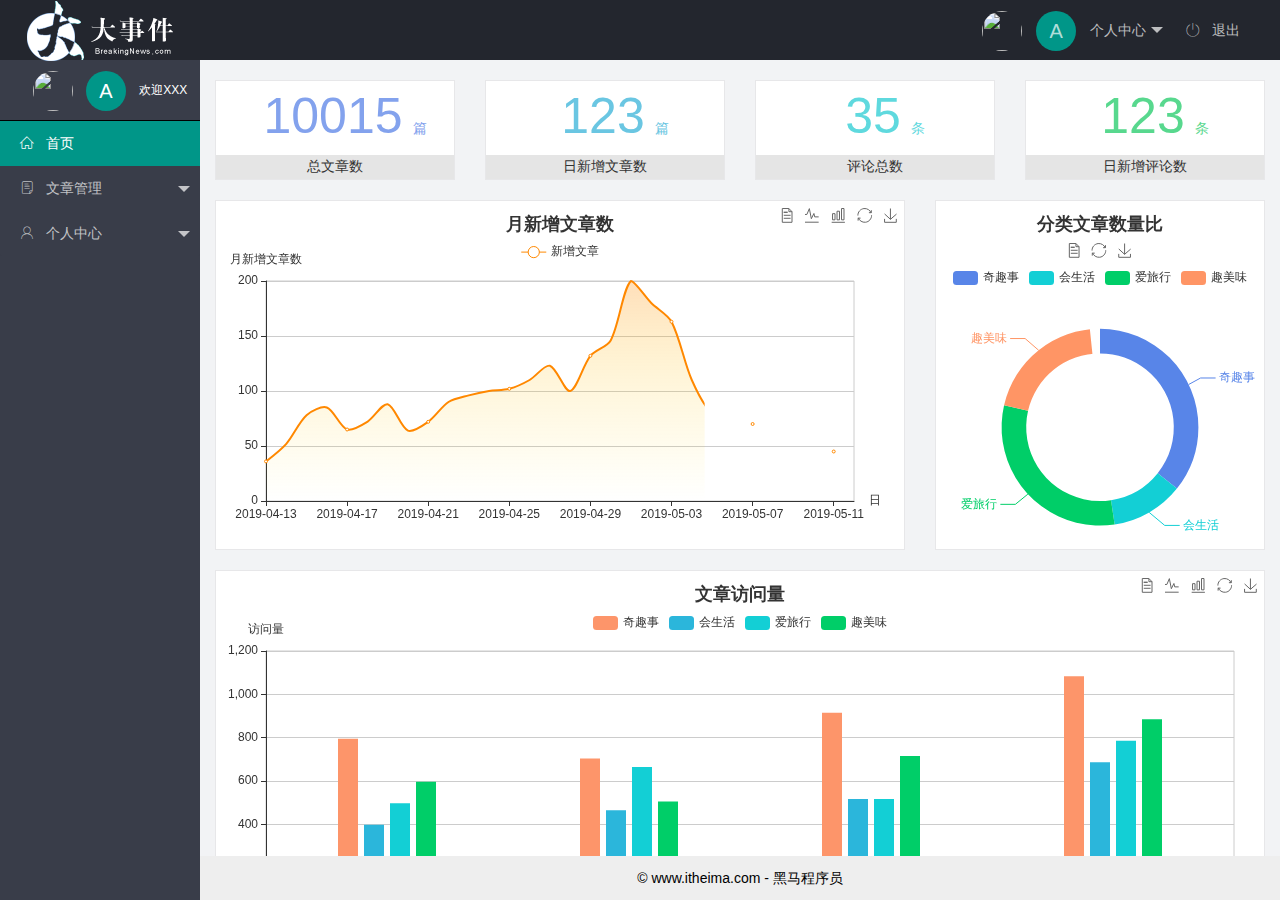
==== commit 1904cdcc: "修改" ====
--- a/index.html
+++ b/index.html
@@ -1,115 +1,115 @@
 <!DOCTYPE html>
-<html>
+<htm>
 
-<head>
-    <meta charset="utf-8">
-    <meta name="viewport" content="width=device-width, initial-scale=1, maximum-scale=1">
-    <title>大事件-后台首页</title>
-    <!-- 引入字体图标样式 -->
-    <link rel="stylesheet" href="/assets/fonts/iconfont.css">
-    <!-- 引入 layui css样式 -->
-    <link rel="stylesheet" href="/assets/lib/layui/css/layui.css">
-    <!-- 引入自己的样式 -->
-    <link rel="stylesheet" href="/assets/css/index.css">
-</head>
+    <head>
+        <meta charset="utf-8">
+        <meta name="viewport" content="width=device-width, initial-scale=1, maximum-scale=1">
+        <title>大事件-后台首页</title>
+        <!-- 引入字体图标样式 -->
+        <link rel="stylesheet" href="/assets/fonts/iconfont.css">
+        <!-- 引入 layui css样式 -->
+        <link rel="stylesheet" href="/assets/lib/layui/css/layui.css">
+        <!-- 引入自己的样式 -->
+        <link rel="stylesheet" href="/assets/css/index.css">
+    </head>
 
-<body class="layui-layout-body">
-    <div class="layui-layout layui-layout-admin">
-        <div class="layui-header">
-            <div class="layui-logo"><img src="/assets/images/logo.png" alt=""></div>
-            <!-- 头部区域（可配合layui已有的水平导航） -->
-            <ul class="layui-nav layui-layout-right">
-                <li class="layui-nav-item">
-                    <!-- 顶部头像区域 -->
-                    <a href="javascript:;" userinfo>
-                        <img src="http://t.cn/RCzsdCq" class="layui-nav-img">
-                        <span class="text-avatar">A</span>
-                        个人中心
-                    </a>
-                    <dl class="layui-nav-child">
-                        <dd><a href="">基本资料</a></dd>
-                        <dd><a href="">更换头像</a></dd>
-                        <dd><a href="">重置密码</a></dd>
-                    </dl>
-                </li>
-                <li class="layui-nav-item">
-                    <a href="">
-                        <span class="iconfont icon-tuichu"></span>
-                        退出</a>
-                </li>
-            </ul>
-        </div>
-
-        <div class="layui-side layui-bg-black">
-            <div class="layui-side-scroll">
-                <!-- 左侧头像区域 -->
-                <div class="userinfo">
-                    <img src="http://t.cn/RCzsdCq" class="layui-nav-img">
-                    <span class="text-avatar">A</span>
-                    <span id='welcome'>欢迎XXX</span>
-                </div>
-                <!-- 左侧导航区域（可配合layui已有的垂直导航） -->
-                <ul class="layui-nav layui-nav-tree" lay-filter="test" lay-shrink="all">
-                    <li class="layui-nav-item layui-this">
-                        <a href="/home/dashboard.html" target="fm">
-                            <span class="iconfont icon-home"></span>
-                            首页</a>
-                    </li>
-                    <li class="layui-nav-item ">
-                        <a class="" href="javascript:;">
-                            <span class="iconfont icon-16"></span>
-                            文章管理</a>
+    <body class="layui-layout-body">
+        <div class="layui-layout layui-layout-admin">
+            <div class="layui-header">
+                <div class="layui-logo"><img src="/assets/images/logo.png" alt=""></div>
+                <!-- 头部区域（可配合layui已有的水平导航） -->
+                <ul class="layui-nav layui-layout-right">
+                    <li class="layui-nav-item">
+                        <!-- 顶部头像区域 -->
+                        <a href="javascript:;" userinfo>
+                            <img src="http://t.cn/RCzsdCq" class="layui-nav-img">
+                            <span class="text-avatar">A</span>
+                            个人中心
+                        </a>
                         <dl class="layui-nav-child">
-                            <dd><a href="javascript:;">
-                                    <i class="layui-icon layui-icon-app"></i>
-                                    文章类别</a></dd>
-                            <dd><a href="javascript:;">
-                                    <i class="layui-icon layui-icon-app"></i>
-                                    文章列表</a></dd>
-                            <dd><a href="javascript:;">
-                                    <i class="layui-icon layui-icon-app"></i>
-                                    发表文章</a></dd>
+                            <dd><a href="">基本资料</a></dd>
+                            <dd><a href="">更换头像</a></dd>
+                            <dd><a href="">重置密码</a></dd>
                         </dl>
                     </li>
                     <li class="layui-nav-item">
-                        <a href="javascript:;">
-                            <span class="iconfont icon-user"></span>
-                            个人中心</a>
-                        <dl class="layui-nav-child">
-                            <dd><a href="javascript:;">
-                                    <i class="layui-icon layui-icon-app"></i>
-                                    基本资料</a></dd>
-                            <dd><a href="javascript:;">
-                                    <i class="layui-icon layui-icon-app"></i>
-                                    更换头像</a></dd>
-                            <dd><a href="javascript:;">
-                                    <i class="layui-icon layui-icon-app"></i>
-                                    重置密码</a></dd>
-                        </dl>
+                        <a href="">
+                            <span class="iconfont icon-tuichu"></span>
+                            退出</a>
                     </li>
                 </ul>
             </div>
+
+            <div class="layui-side layui-bg-black">
+                <div class="layui-side-scroll">
+                    <!-- 左侧头像区域 -->
+                    <div class="userinfo">
+                        <img src="http://t.cn/RCzsdCq" class="layui-nav-img">
+                        <span class="text-avatar">A</span>
+                        <span id='welcome'>欢迎XXX</span>
+                    </div>
+                    <!-- 左侧导航区域（可配合layui已有的垂直导航） -->
+                    <ul class="layui-nav layui-nav-tree" lay-filter="test" lay-shrink="all">
+                        <li class="layui-nav-item layui-this">
+                            <a href="/home/dashboard.html" target="fm">
+                                <span class="iconfont icon-home"></span>
+                                首页</a>
+                        </li>
+                        <li class="layui-nav-item ">
+                            <a class="" href="javascript:;">
+                                <span class="iconfont icon-16"></span>
+                                文章管理</a>
+                            <dl class="layui-nav-child">
+                                <dd><a href="javascript:;">
+                                        <i class="layui-icon layui-icon-app"></i>
+                                        文章类别</a></dd>
+                                <dd><a href="javascript:;">
+                                        <i class="layui-icon layui-icon-app"></i>
+                                        文章列表</a></dd>
+                                <dd><a href="javascript:;">
+                                        <i class="layui-icon layui-icon-app"></i>
+                                        发表文章</a></dd>
+                            </dl>
+                        </li>
+                        <li class="layui-nav-item">
+                            <a href="javascript:;">
+                                <span class="iconfont icon-user"></span>
+                                个人中心</a>
+                            <dl class="layui-nav-child">
+                                <dd><a href="javascript:;">
+                                        <i class="layui-icon layui-icon-app"></i>
+                                        基本资料</a></dd>
+                                <dd><a href="javascript:;">
+                                        <i class="layui-icon layui-icon-app"></i>
+                                        更换头像</a></dd>
+                                <dd><a href="javascript:;">
+                                        <i class="layui-icon layui-icon-app"></i>
+                                        重置密码</a></dd>
+                            </dl>
+                        </li>
+                    </ul>
+                </div>
+            </div>
+
+            <div class="layui-body">
+                <!-- 内容主体区域 -->
+                <iframe name="fm" src="/home/dashboard.html" frameborder="0"></iframe>
+            </div>
+
+            <div class="layui-footer">
+                <!-- 底部固定区域 -->
+                © www.itheima.com - 黑马程序员
+            </div>
         </div>
+        <!-- 引入 layui.js -->
+        <script src="/assets/lib/layui/layui.all.js"></script>
+        <!-- 引入jquery -->
+        <script src="/assets/lib/jquery.js"></script>
+        <!-- 引入baseAPI.js -->
+        <script src="/assets/js/baseAPI.js"></script>
+        <!-- 引入本页面js -->
+        <script src="/assets/js/index.js"></script>
 
-        <div class="layui-body">
-            <!-- 内容主体区域 -->
-            <iframe name="fm" src="/home/dashboard.html" frameborder="0"></iframe>
-        </div>
+    </body>
 
-        <div class="layui-footer">
-            <!-- 底部固定区域 -->
-            © www.itheima.com - 黑马程序员
-        </div>
-    </div>
-    <!-- 引入 layui.js -->
-    <script src="/assets/lib/layui/layui.all.js"></script>
-    <!-- 引入jquery -->
-    <script src="/assets/lib/jquery.js"></script>
-    <!-- 引入baseAPI.js -->
-    <script src="/assets/js/baseAPI.js"></script>
-    <!-- 引入本页面js -->
-    <script src="/assets/js/index.js"></script>
-
-</body>
-
-</html>+</htm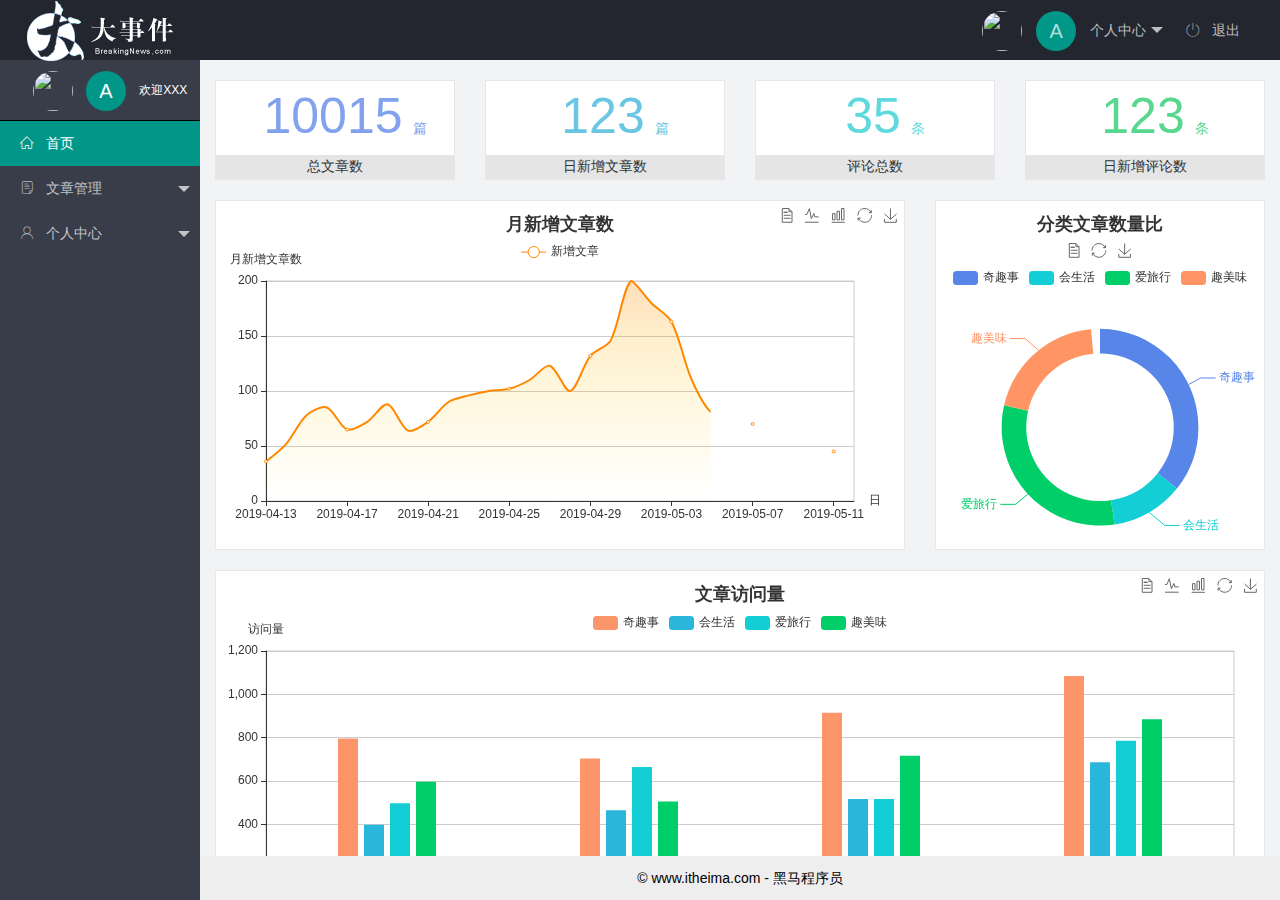
==== commit 17590e11: "完成了首页功能" ====
--- a/index.html
+++ b/index.html
@@ -33,7 +33,7 @@
                         </dl>
                     </li>
                     <li class="layui-nav-item">
-                        <a href="">
+                        <a id='btnLogout' href="javascript:;">
                             <span class="iconfont icon-tuichu"></span>
                             退出</a>
                     </li>
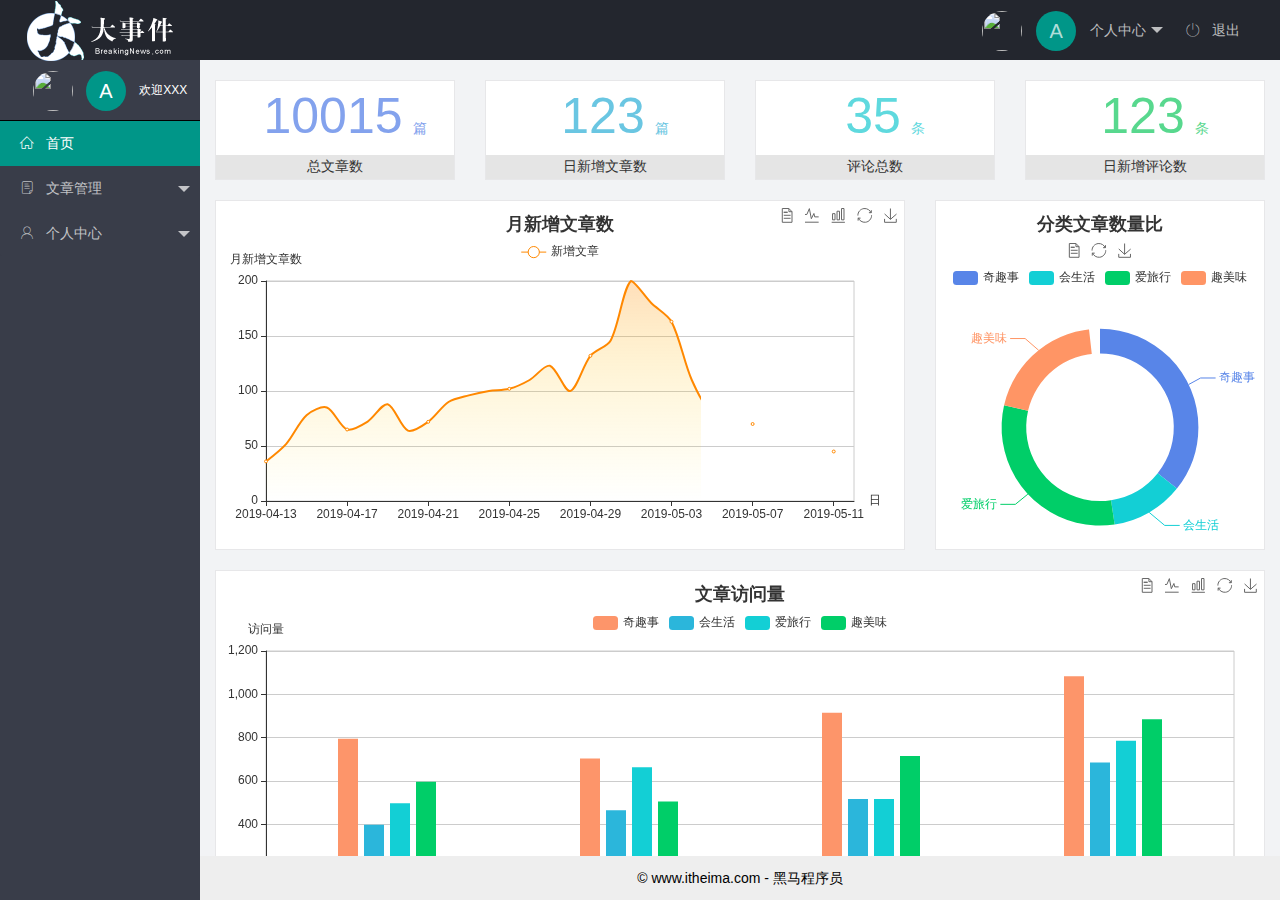
==== commit a00a46cb: "完成了个人中心" ====
--- a/index.html
+++ b/index.html
@@ -27,9 +27,9 @@
                             个人中心
                         </a>
                         <dl class="layui-nav-child">
-                            <dd><a href="">基本资料</a></dd>
-                            <dd><a href="">更换头像</a></dd>
-                            <dd><a href="">重置密码</a></dd>
+                            <dd><a href="/user/user_info.html" target="fm">基本资料</a></dd>
+                            <dd><a href="/user/user_avatar.html" target="fm">更换头像</a></dd>
+                            <dd><a href="/user/user_pwd.html" target="fm">重置密码</a></dd>
                         </dl>
                     </li>
                     <li class="layui-nav-item">
@@ -76,13 +76,13 @@
                                 <span class="iconfont icon-user"></span>
                                 个人中心</a>
                             <dl class="layui-nav-child">
-                                <dd><a href="javascript:;">
+                                <dd><a href="/user/user_info.html" target="fm">
                                         <i class="layui-icon layui-icon-app"></i>
                                         基本资料</a></dd>
-                                <dd><a href="javascript:;">
+                                <dd><a href="/user/user_avatar.html" target="fm">
                                         <i class="layui-icon layui-icon-app"></i>
                                         更换头像</a></dd>
-                                <dd><a href="javascript:;">
+                                <dd><a href="/user/user_pwd.html" target="fm">
                                         <i class="layui-icon layui-icon-app"></i>
                                         重置密码</a></dd>
                             </dl>
